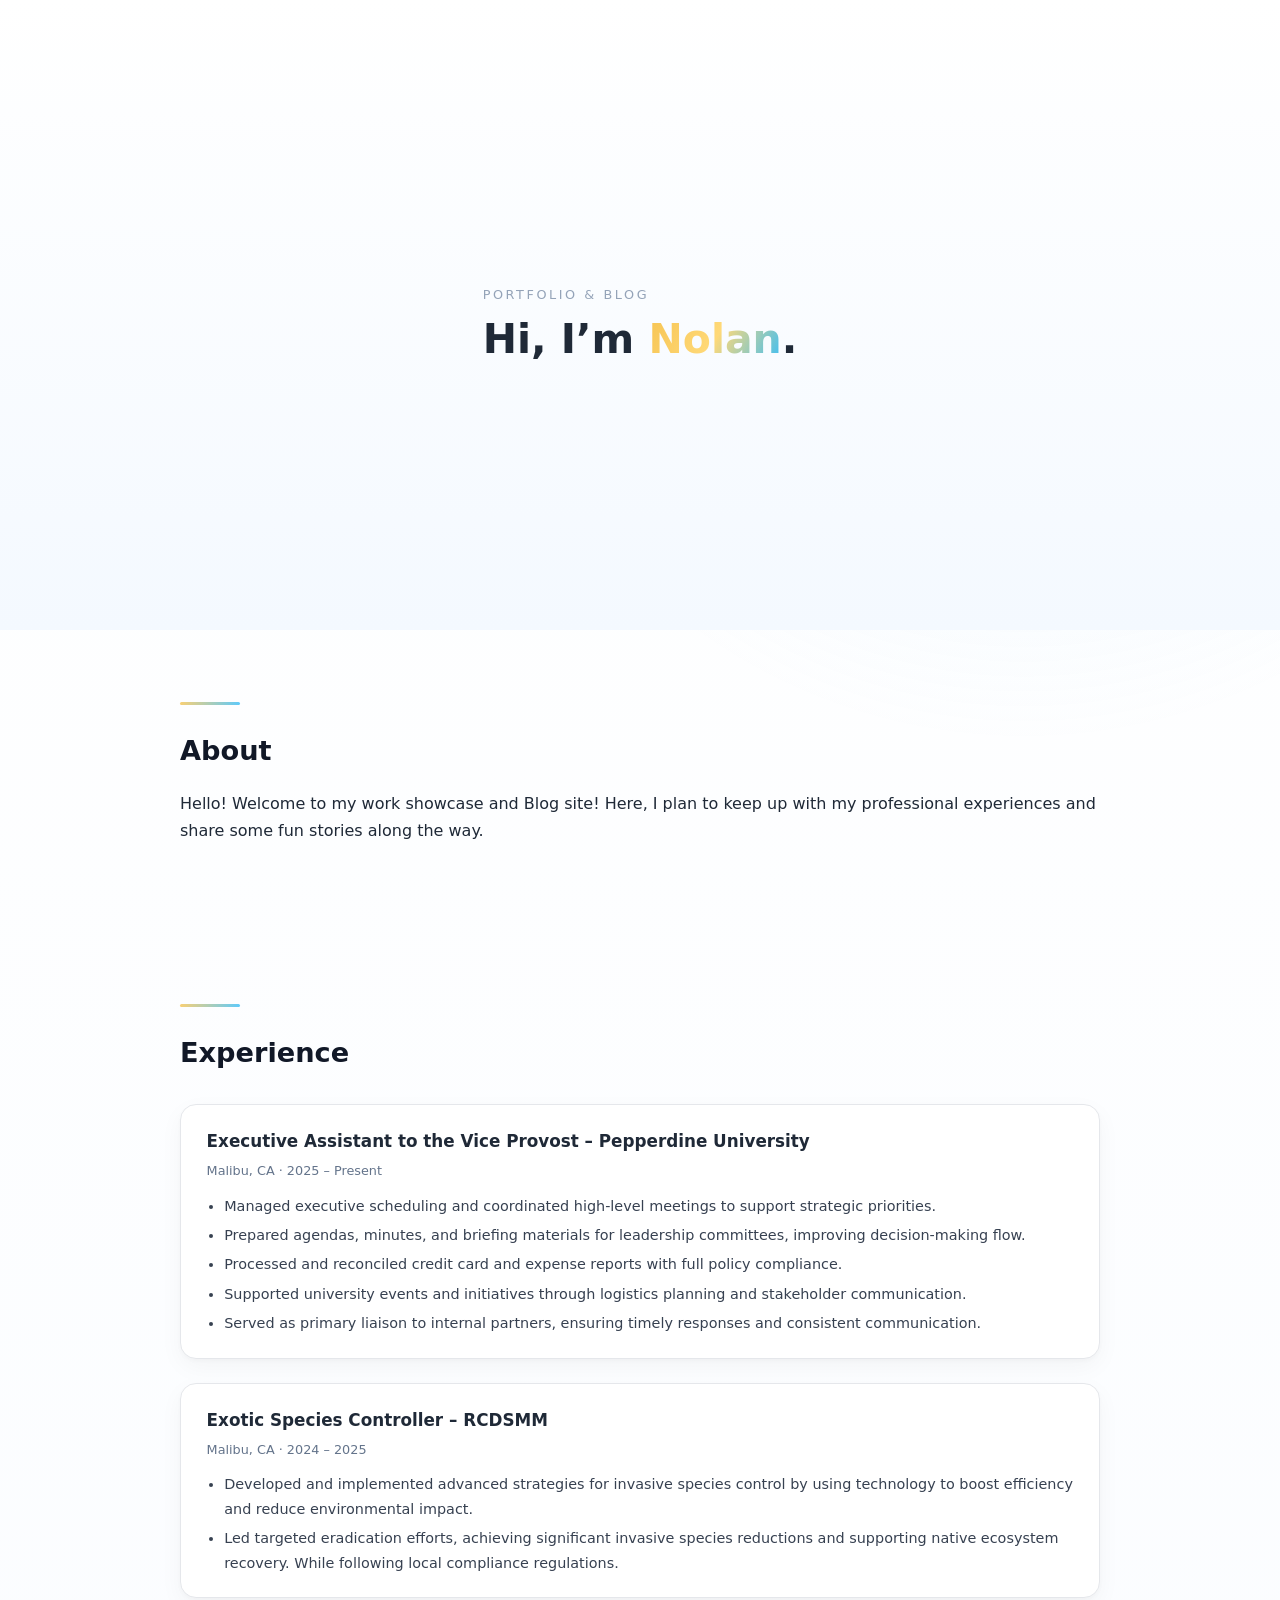
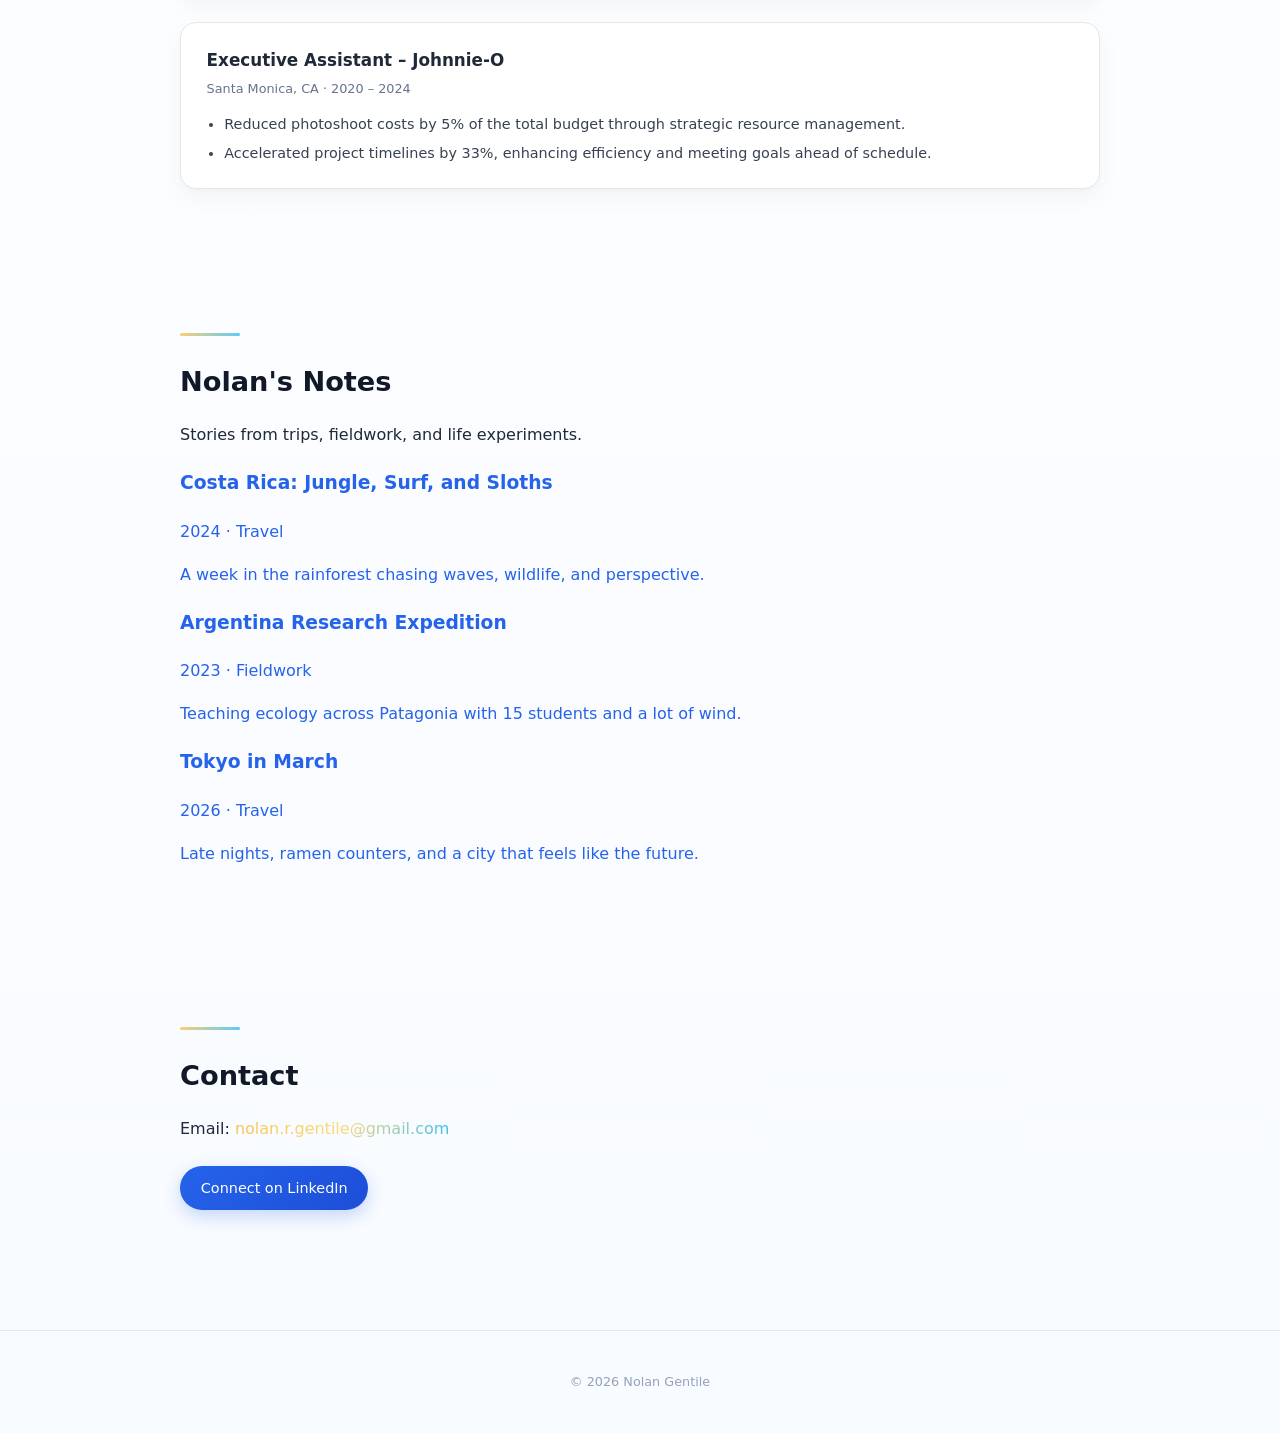
==== index.html @ 54a132a0 "Update index.html Added to blog section" ====
<!DOCTYPE html>
<html lang="en">
<head>
  <meta charset="UTF-8" />
  <title>Nolan Gentile – Work Showcase & Blog</title>
  <meta name="viewport" content="width=device-width, initial-scale=1" />
  <meta name="description" content="Work Showcase, resume, and blog of Nolan" />
  <link rel="stylesheet" href="style.css" />
</head>
<body>
  

  <main id="top">
    <section class="hero">
      <div class="container hero-inner">
        <div class="hero-text">
          <p class="eyebrow">Portfolio & Blog</p>
          <h1>Hi, I’m <span class="accent">Nolan</span>.</h1>
         
        </div>
      </div>
    </section>

    <section id="about" class="section">
      <div class="container section-inner">
        <h2>About</h2>
        <p>Hello! Welcome to my work showcase and Blog site! Here, I plan to keep up with my professional experiences and share some fun stories along the way. </p>
      </div>
    </section>

  <section id="experience" class="section">
  <div class="container section-inner">
    <h2>Experience</h2>

    <div class="experience-list">

      <!-- Experience 1 -->
      <article class="experience-item">
        <header>
          <h3>Executive Assistant to the Vice Provost – Pepperdine University</h3>
          <p class="meta">Malibu, CA · 2025 – Present</p>
        </header>
        <ul>
           <li>Managed executive scheduling and coordinated high-level meetings to support strategic priorities.</li>
          <li>Prepared agendas, minutes, and briefing materials for leadership committees, improving decision-making flow.</li>
          <li>Processed and reconciled credit card and expense reports with full policy compliance.</li>
          <li>Supported university events and initiatives through logistics planning and stakeholder communication.</li>
          <li>Served as primary liaison to internal partners, ensuring timely responses and consistent communication.</li>
        </ul>
      </article>

      <!-- Experience 2 -->
      <article class="experience-item">
        <header>
          <h3>Exotic Species Controller – RCDSMM</h3>
          <p class="meta">Malibu, CA · 2024 – 2025</p>
        </header>
        <ul>
          <li>Developed and implemented advanced strategies for invasive species control by using technology to boost efficiency and reduce environmental impact.
</li>
          <li>Led targeted eradication efforts, achieving significant invasive species reductions and supporting native ecosystem recovery. While following local compliance regulations.</li>
        </ul>
      </article>

      <!-- Experience 3 (optional) -->
      <article class="experience-item">
        <header>
          <h3>Executive Assistant – Johnnie-O</h3>
          <p class="meta">Santa Monica, CA · 2020 – 2024</p>
        </header>
        <ul>
          <li>Reduced photoshoot costs by 5% of the total budget through strategic resource management.</li>
          <li>Accelerated project timelines by 33%, enhancing efficiency and meeting goals ahead of schedule.</li>
        </ul>
      </article>

    </div>
  </div>
</section>


    

    <section id="blog" class="section">
  <div class="container section-inner">
    <h2>Nolan's Notes</h2>
    <p>Stories from trips, fieldwork, and life experiments.</p>

    <div class="story-grid">

      <article class="story-card">
        <a href="stories/costa-rica.html" class="story-link">
          <div class="story-content">
            <h3>Costa Rica: Jungle, Surf, and Sloths</h3>
            <p class="story-meta">2024 · Travel</p>
            <p class="story-preview">
              A week in the rainforest chasing waves, wildlife, and perspective.
            </p>
          </div>
        </a>
      </article>

      <article class="story-card">
        <a href="stories/argentina-field-trip.html" class="story-link">
          <div class="story-content">
            <h3>Argentina Research Expedition</h3>
            <p class="story-meta">2023 · Fieldwork</p>
            <p class="story-preview">
              Teaching ecology across Patagonia with 15 students and a lot of wind.
            </p>
          </div>
        </a>
      </article>

      <article class="story-card">
        <a href="stories/tokyo-march.html" class="story-link">
          <div class="story-content">
            <h3>Tokyo in March</h3>
            <p class="story-meta">2026 · Travel</p>
            <p class="story-preview">
              Late nights, ramen counters, and a city that feels like the future.
            </p>
          </div>
        </a>
      </article>

    </div>
  </div>
</section>

    
  <section id="contact" class="section">
  <div class="container section-inner">
    <h2>Contact</h2>

    <p>Email: <span id="email"></span></p>

    <a href="https://www.linkedin.com/in/nolan-gentile/"
       target="_blank"
       class="btn linkedin-btn">
      Connect on LinkedIn
    </a>

  </div>
</section>

<script>
  // Email obfuscation for spam protection
  const user = "nolan.r.gentile";
  const domain = "gmail.com";
  const email = `${user}@${domain}`;
  document.getElementById("email").innerHTML =
    `<a href="mailto:${email}" class="accent">${email}</a>`;
</script>
    

  </main>

  <footer class="site-footer">
    <div class="container">© <span id="year"></span> Nolan Gentile</div>
  </footer>

  <script>
    document.getElementById("year").textContent = new Date().getFullYear();
  </script>
</body>
</html>
---- style.css ----
/* ===============================
   Mercy Light Theme
   Soft • Luminous • Clean
================================== */

*,
*::before,
*::after {
  box-sizing: border-box;
}

html {
  scroll-behavior: smooth;
}

body {
  margin: 0;
  font-family: system-ui, -apple-system, BlinkMacSystemFont, "Segoe UI", sans-serif;
  background: linear-gradient(to bottom, #ffffff 0%, #f8fbff 100%);
  color: #1f2937;
  line-height: 1.7;
}

/* soft radiant background glow */
body::before {
  content: "";
  position: fixed;
  inset: 0;
  background:
    radial-gradient(circle at 20% 10%, rgba(255, 215, 120, 0.18), transparent 40%),
    radial-gradient(circle at 80% 20%, rgba(135, 206, 250, 0.15), transparent 45%);
  pointer-events: none;
  z-index: -1;
}

/* ===============================
   Layout
================================== */

.container {
  max-width: 960px;
  margin: 0 auto;
  padding: 0 1.25rem;
}

.section {
  padding: 4.5rem 0;
}

.section-inner h2 {
  font-size: 1.7rem;
  margin-bottom: 0.75rem;
  font-weight: 600;
  color: #111827;
}

/* ===============================
   Hero
================================== */

.hero {
  padding: 6rem 0 4rem;
  min-height: 70vh;
  display: flex;
  align-items: center;
  background: linear-gradient(to bottom, #ffffff 0%, #f4f9ff 100%);
}

.hero-inner {
  display: grid;
  grid-template-columns: minmax(0, 1.6fr);
  gap: 2rem;
}

.hero-text {
  max-width: 34rem;
}

.eyebrow {
  font-size: 0.8rem;
  letter-spacing: 0.2em;
  text-transform: uppercase;
  color: #94a3b8;
  margin: 0 0 0.75rem;
}

.hero h1 {
  font-size: clamp(2.4rem, 3.2vw, 3rem);
  margin: 0 0 1rem;
  line-height: 1.1;
  font-weight: 600;
}

/* Mercy gold-blue accent gradient */
.accent {
  background: linear-gradient(120deg, #f6c453, #ffd978, #38bdf8);
  -webkit-background-clip: text;
  background-clip: text;
  color: transparent;
}

/* ===============================
   Links & Buttons
================================== */

a {
  color: #2563eb;
  text-decoration: none;
}

a:hover {
  text-decoration: underline;
}

/* LinkedIn button – refined */
.linkedin-btn {
  background: linear-gradient(135deg, #2563eb, #1d4ed8);
  color: #fff !important;
  border: none;
  padding: 0.6rem 1.3rem;
  border-radius: 999px;
  font-size: 0.9rem;
  font-weight: 500;
  display: inline-flex;
  align-items: center;
  text-decoration: none;
  margin-top: 0.75rem;
  box-shadow: 0 6px 18px rgba(37, 99, 235, 0.25);
  transition: 0.18s ease;
}

.linkedin-btn:hover {
  transform: translateY(-2px);
  box-shadow: 0 10px 24px rgba(37, 99, 235, 0.35);
}

/* ===============================
   Experience Section
================================== */

.experience-list {
  margin-top: 1.75rem;
  display: flex;
  flex-direction: column;
  gap: 1.5rem;
}

.experience-item {
  padding: 1.4rem 1.6rem;
  border-radius: 1rem;
  background: #ffffff;
  border: 1px solid #e5e7eb;
  box-shadow:
    0 8px 24px rgba(0, 0, 0, 0.04),
    0 2px 6px rgba(0, 0, 0, 0.03);
  transition:
    transform 0.18s ease,
    box-shadow 0.18s ease,
    border-color 0.18s ease;
}

.experience-item:hover {
  transform: translateY(-4px);
  box-shadow:
    0 14px 36px rgba(0, 0, 0, 0.07),
    0 6px 12px rgba(0, 0, 0, 0.04);
  border-color: #f6c453;
}

.experience-item h3 {
  margin: 0;
  font-size: 1.05rem;
  font-weight: 600;
}

.meta {
  margin: 0.25rem 0 0.75rem;
  font-size: 0.8rem;
  color: #64748b;
}

.experience-item ul {
  margin: 0;
  padding-left: 1.1rem;
  font-size: 0.9rem;
  color: #374151;
}

.experience-item li + li {
  margin-top: 0.3rem;
}

/* ===============================
   Section subtle glow divider
================================== */

.section-inner::before {
  content: "";
  display: block;
  width: 60px;
  height: 3px;
  border-radius: 999px;
  margin-bottom: 1rem;
  background: linear-gradient(to right, #f6c453, #38bdf8);
  opacity: 0.8;
}

/* ===============================
   Contact
================================== */

#contact p {
  margin-bottom: 0.75rem;
}

/* ===============================
   Footer
================================== */

.site-footer {
  padding: 2.5rem 0;
  font-size: 0.8rem;
  color: #94a3b8;
  border-top: 1px solid #e5e7eb;
  margin-top: 3rem;
  text-align: center;
}

/* ===============================
   Responsive
================================== */

@media (max-width: 768px) {
  .hero {
    padding-top: 4.5rem;
    min-height: auto;
  }

  .section {
    padding: 3.5rem 0;
  }
}
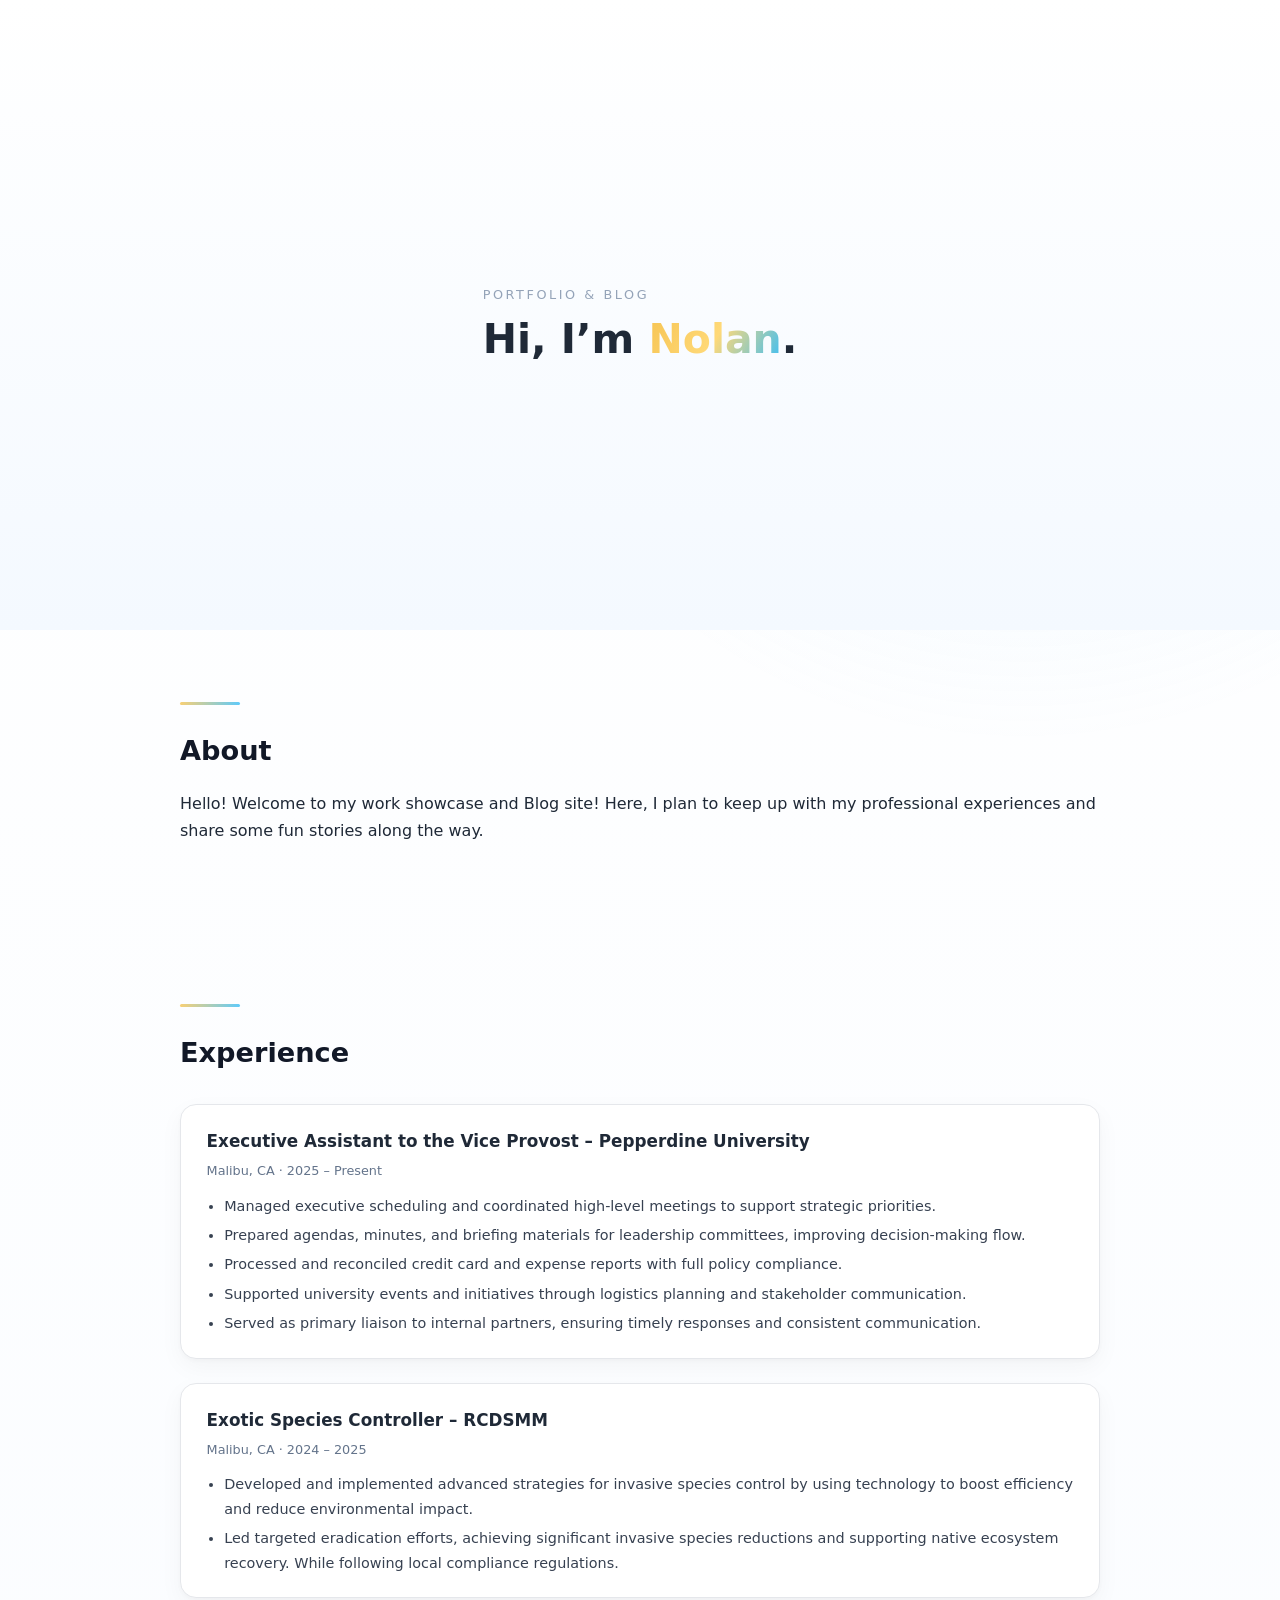
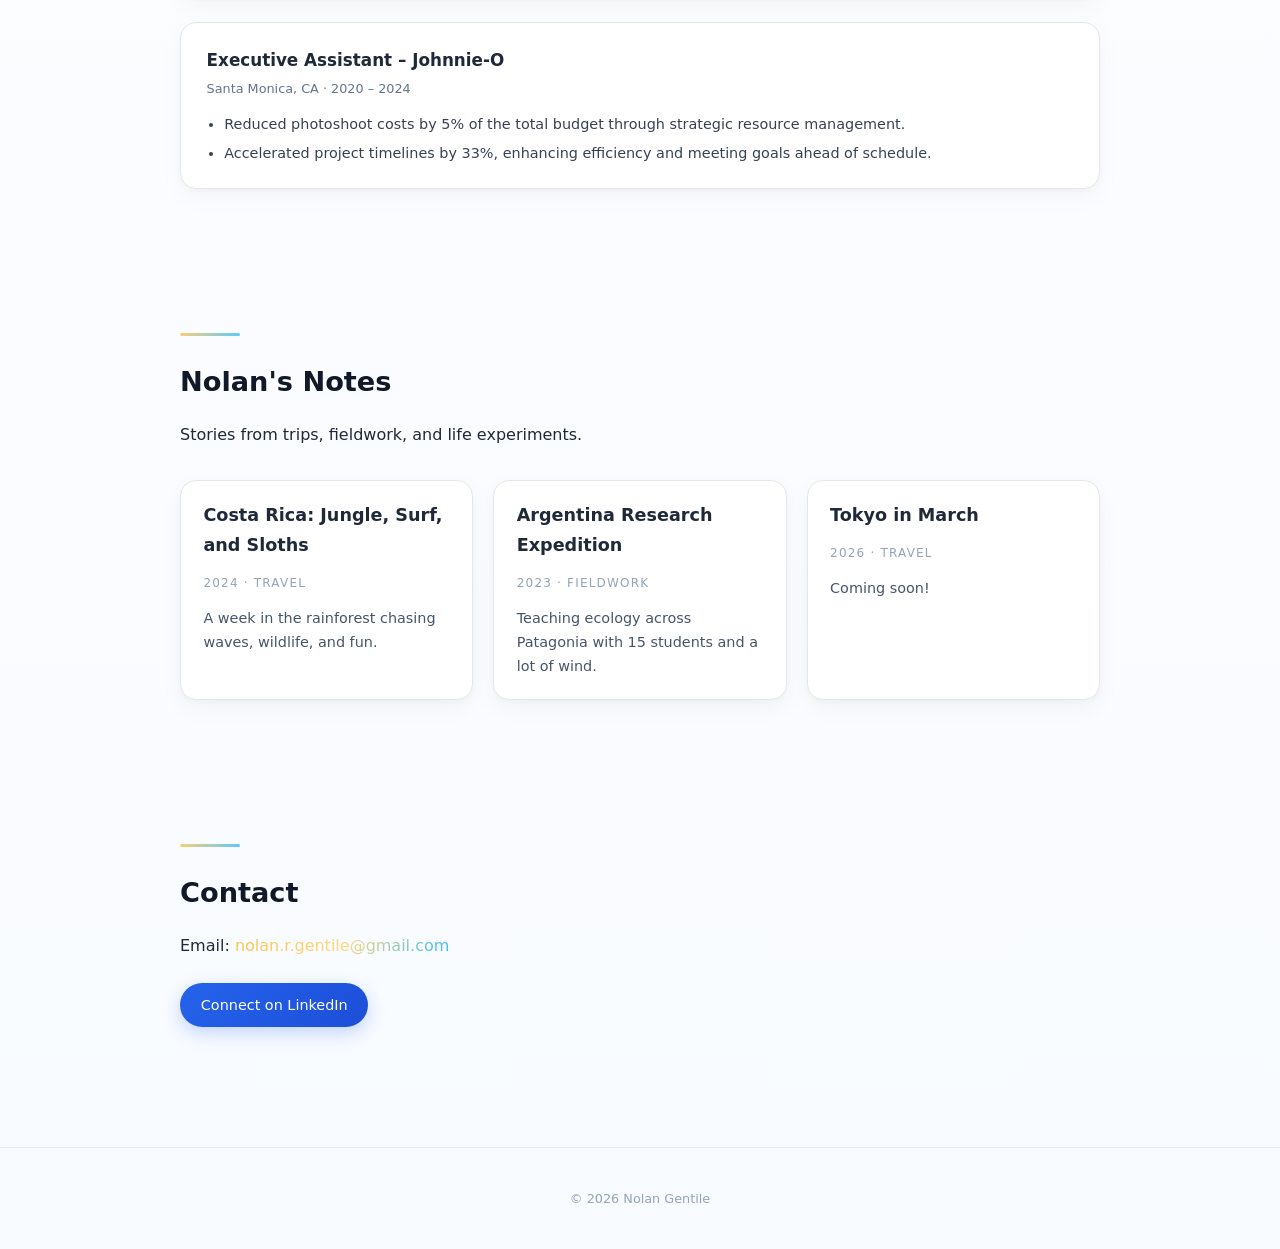
==== commit 998e4c4e: "Update index.html changed wording for story cards." ====
--- a/index.html
+++ b/index.html
@@ -94,7 +94,7 @@
             <h3>Costa Rica: Jungle, Surf, and Sloths</h3>
             <p class="story-meta">2024 · Travel</p>
             <p class="story-preview">
-              A week in the rainforest chasing waves, wildlife, and perspective.
+              A week in the rainforest chasing waves, wildlife, and fun. 
             </p>
           </div>
         </a>
@@ -118,7 +118,7 @@
             <h3>Tokyo in March</h3>
             <p class="story-meta">2026 · Travel</p>
             <p class="story-preview">
-              Late nights, ramen counters, and a city that feels like the future.
+              Coming soon!
             </p>
           </div>
         </a>
--- a/style.css
+++ b/style.css
@@ -1,6 +1,5 @@
 /* ===============================
-   Mercy Light Theme
-   Soft • Luminous • Clean
+   
 ================================== */
 
 *,
@@ -240,3 +239,115 @@
     padding: 3.5rem 0;
   }
 }
+
+/* ===============================
+   Story Grid
+================================== */
+
+.story-grid {
+  margin-top: 2rem;
+  display: grid;
+  gap: 1.5rem;
+  grid-template-columns: repeat(auto-fit, minmax(260px, 1fr));
+}
+
+.story-card {
+  border-radius: 1rem;
+  background: #ffffff;
+  border: 1px solid #e5e7eb;
+  box-shadow:
+    0 8px 24px rgba(0, 0, 0, 0.04),
+    0 2px 6px rgba(0, 0, 0, 0.03);
+  transition:
+    transform 0.2s ease,
+    box-shadow 0.2s ease,
+    border-color 0.2s ease;
+  overflow: hidden;
+}
+
+.story-card:hover {
+  transform: translateY(-6px);
+  box-shadow:
+    0 16px 36px rgba(0, 0, 0, 0.08),
+    0 6px 14px rgba(0, 0, 0, 0.05);
+  border-color: #f6c453;
+}
+
+.story-link {
+  display: block;
+  padding: 1.4rem;
+  text-decoration: none;
+  color: inherit;
+}
+
+.story-card h3 {
+  margin: 0 0 0.5rem;
+  font-size: 1.1rem;
+  font-weight: 600;
+}
+
+.story-meta {
+  font-size: 0.75rem;
+  letter-spacing: 0.1em;
+  text-transform: uppercase;
+  color: #94a3b8;
+  margin-bottom: 0.75rem;
+}
+
+.story-preview {
+  font-size: 0.9rem;
+  color: #475569;
+}
+
+/* ===============================
+   Story cards (Notes section)
+================================== */
+
+.story-grid {
+  margin-top: 2rem;
+  display: grid;
+  gap: 1.25rem;
+  grid-template-columns: repeat(auto-fit, minmax(260px, 1fr));
+}
+
+.story-card {
+  border-radius: 1rem;
+  background: #ffffff;
+  border: 1px solid #e5e7eb;
+  box-shadow:
+    0 8px 24px rgba(0, 0, 0, 0.04),
+    0 2px 6px rgba(0, 0, 0, 0.03);
+  transition:
+    transform 0.2s ease,
+    box-shadow 0.2s ease,
+    border-color 0.2s ease;
+  overflow: hidden;
+}
+
+.story-card:hover {
+  transform: translateY(-6px);
+  box-shadow:
+    0 16px 36px rgba(0, 0, 0, 0.08),
+    0 6px 14px rgba(0, 0, 0, 0.05);
+  border-color: #f6c453;
+}
+
+.story-link {
+  display: block;
+  padding: 1.25rem 1.4rem;
+  text-decoration: none;
+  color: inherit;
+}
+
+.story-link h3 {
+  margin: 0 0 0.4rem;
+  font-size: 1.1rem;
+  font-weight: 600;
+}
+
+.story-preview {
+  margin: 0.7rem 0 0;
+  font-size: 0.9rem;
+  color: #475569;
+}
+
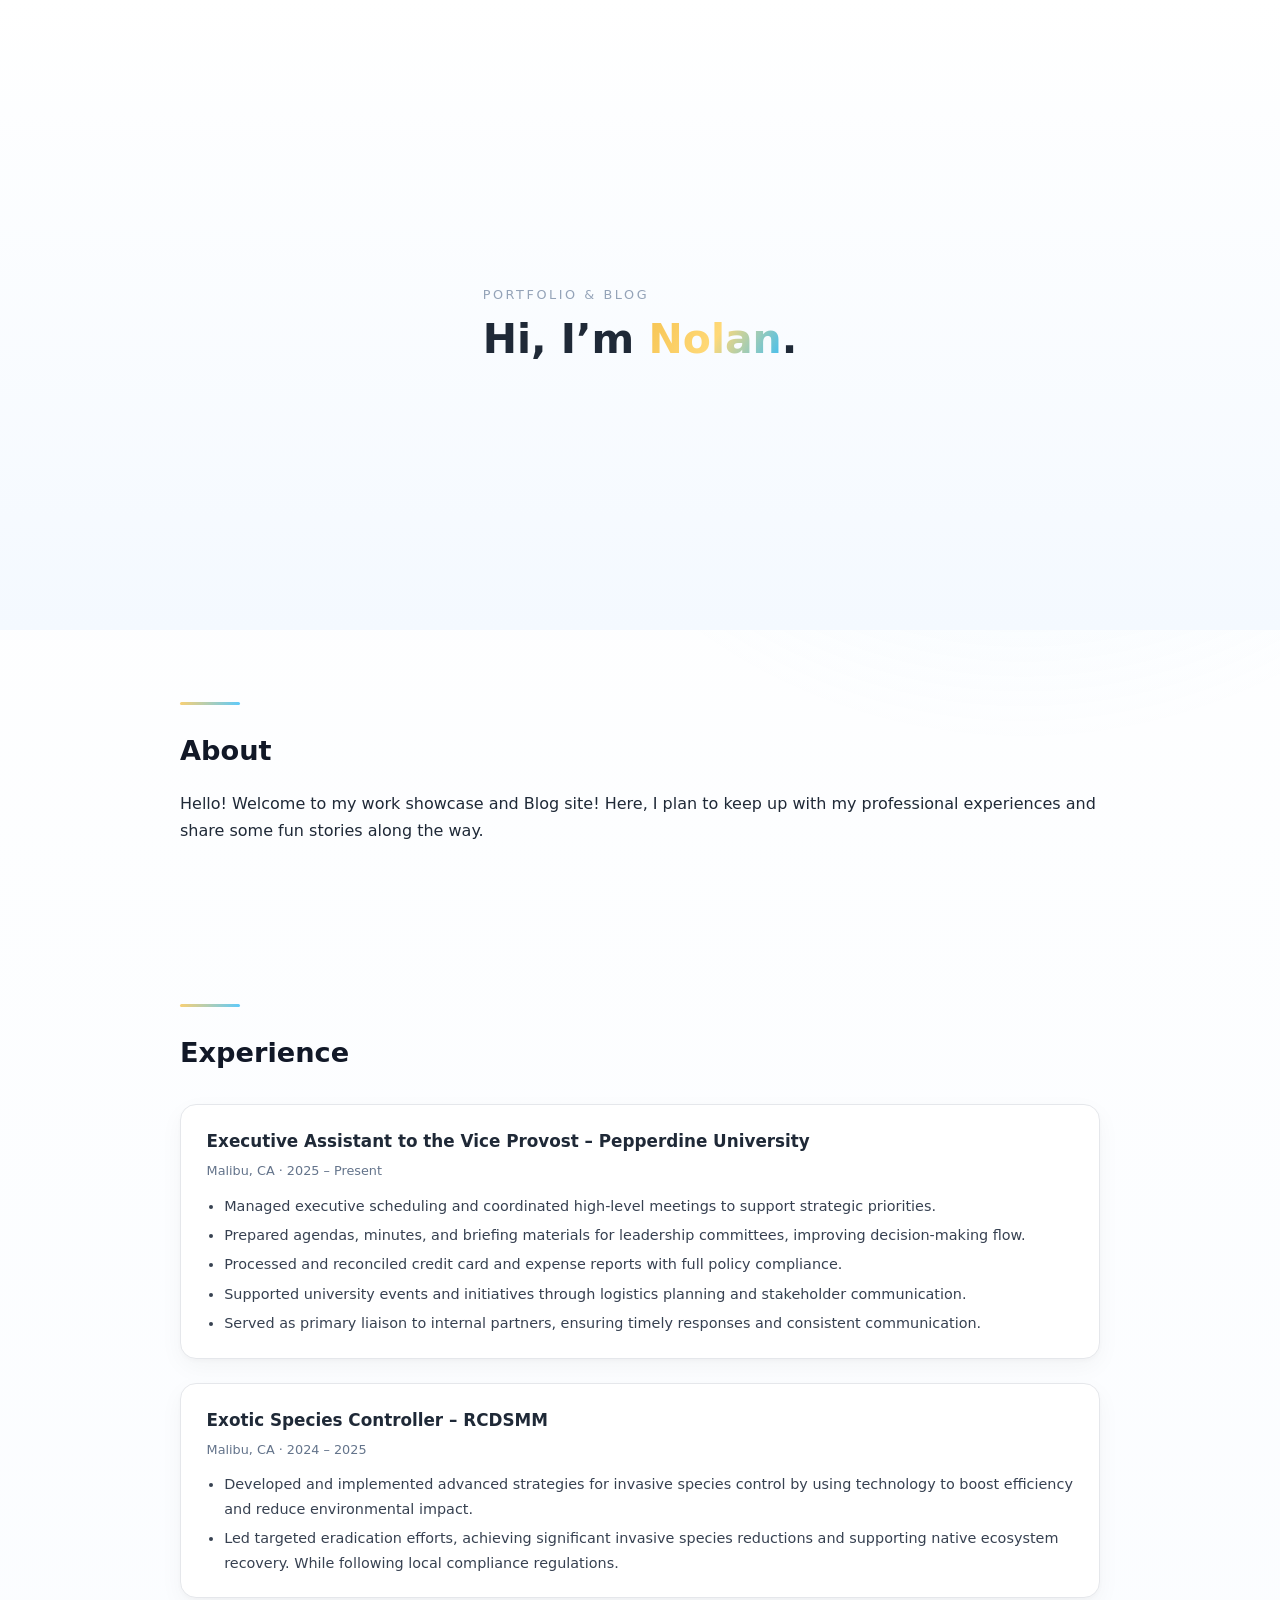
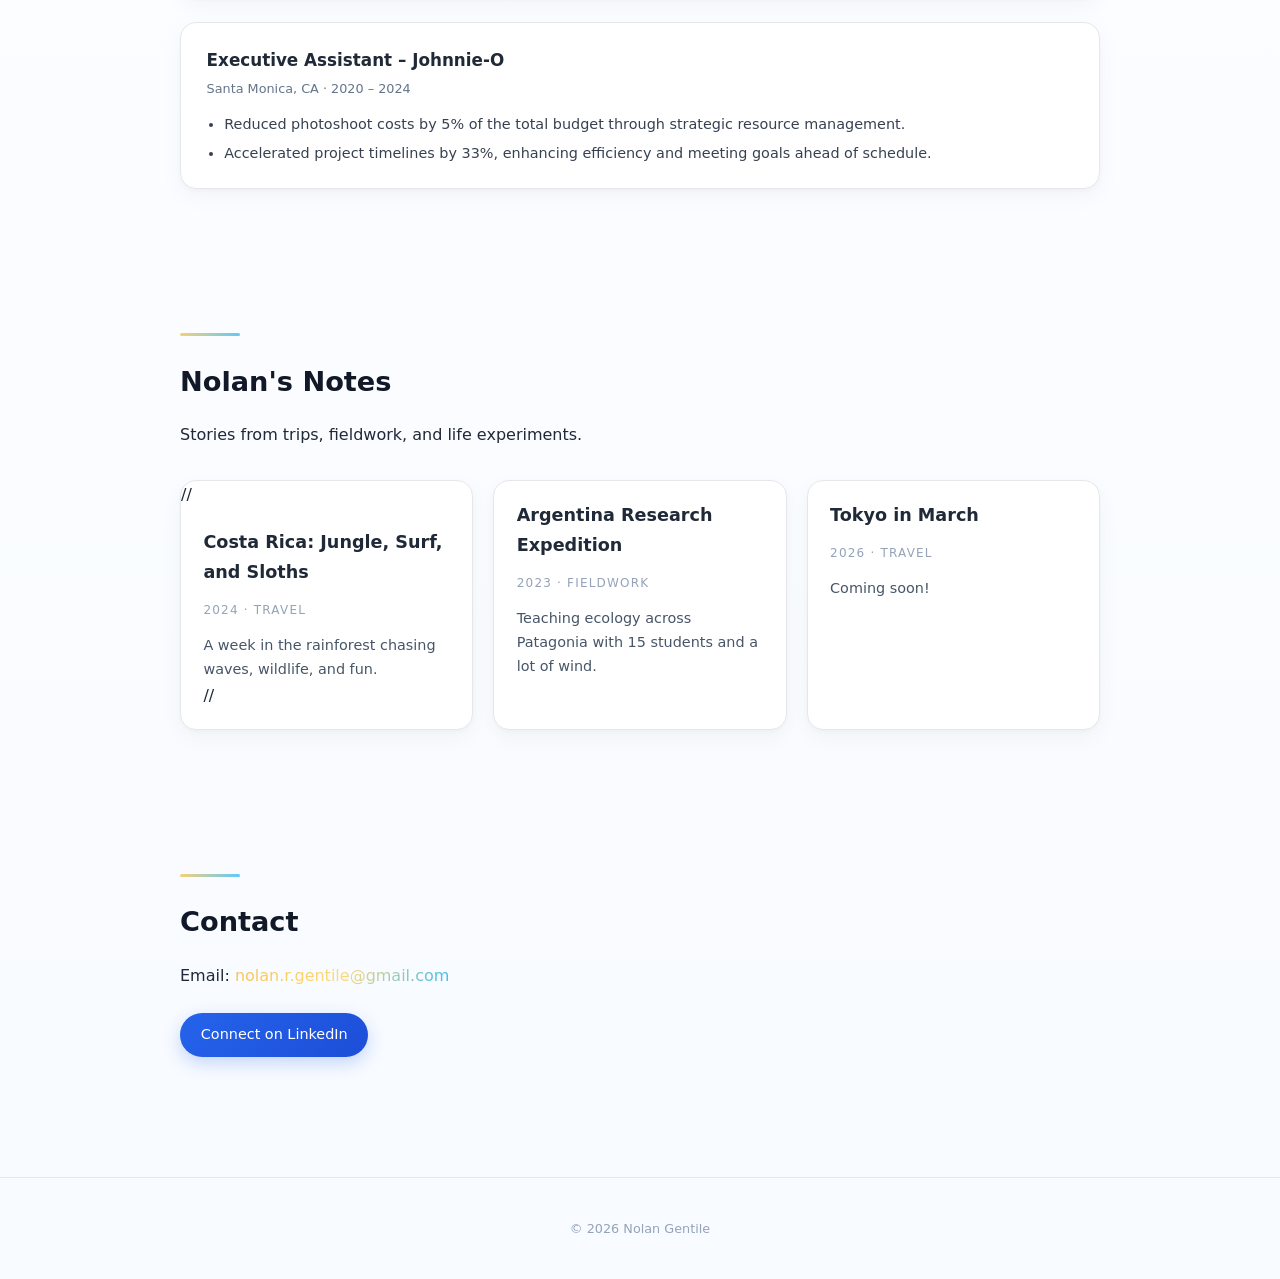
==== commit 7ec5ad95: "Update index.html testing to see if I can make the story cards not clickable *wip*" ====
--- a/index.html
+++ b/index.html
@@ -89,7 +89,7 @@
     <div class="story-grid">
 
       <article class="story-card">
-        <a href="stories/costa-rica.html" class="story-link">
+        // <a href="draft/costa-rica.html" class="story-link">
           <div class="story-content">
             <h3>Costa Rica: Jungle, Surf, and Sloths</h3>
             <p class="story-meta">2024 · Travel</p>
@@ -97,7 +97,7 @@
               A week in the rainforest chasing waves, wildlife, and fun. 
             </p>
           </div>
-        </a>
+       // </a>
       </article>
 
       <article class="story-card">
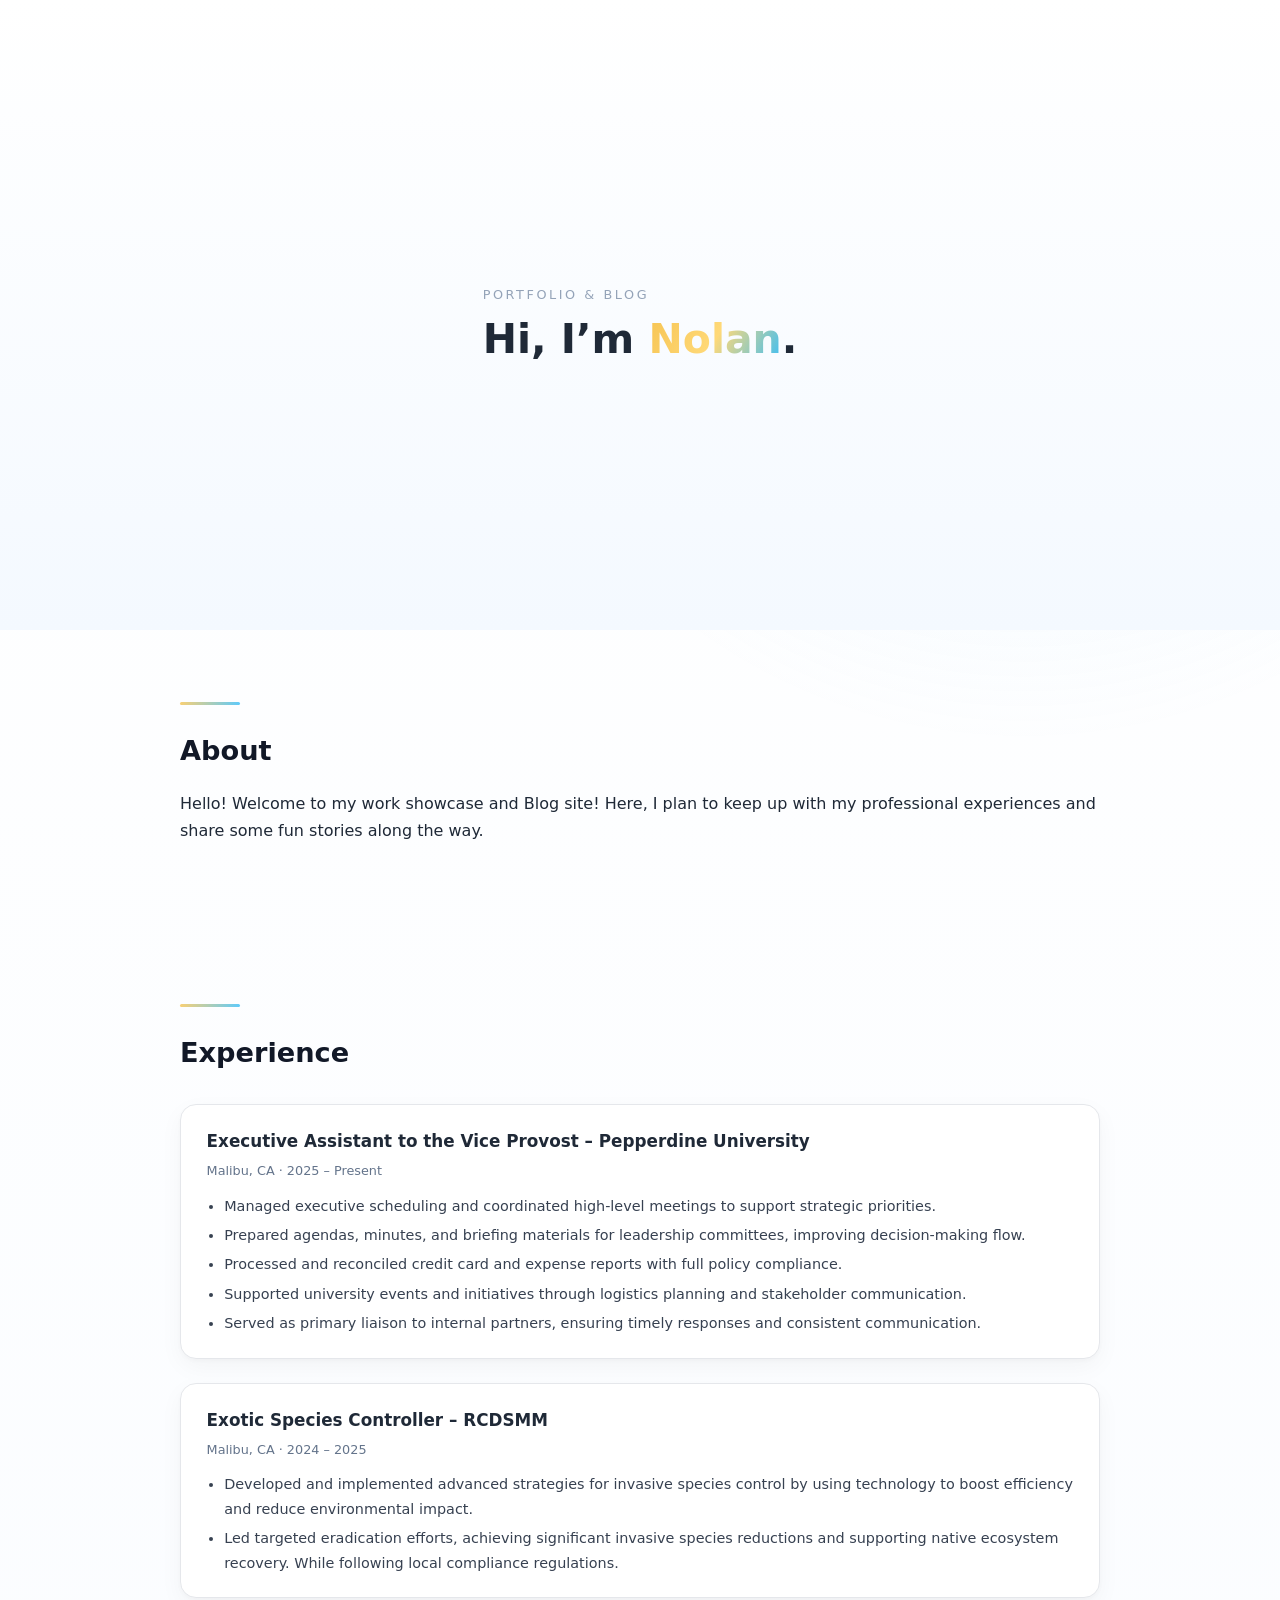
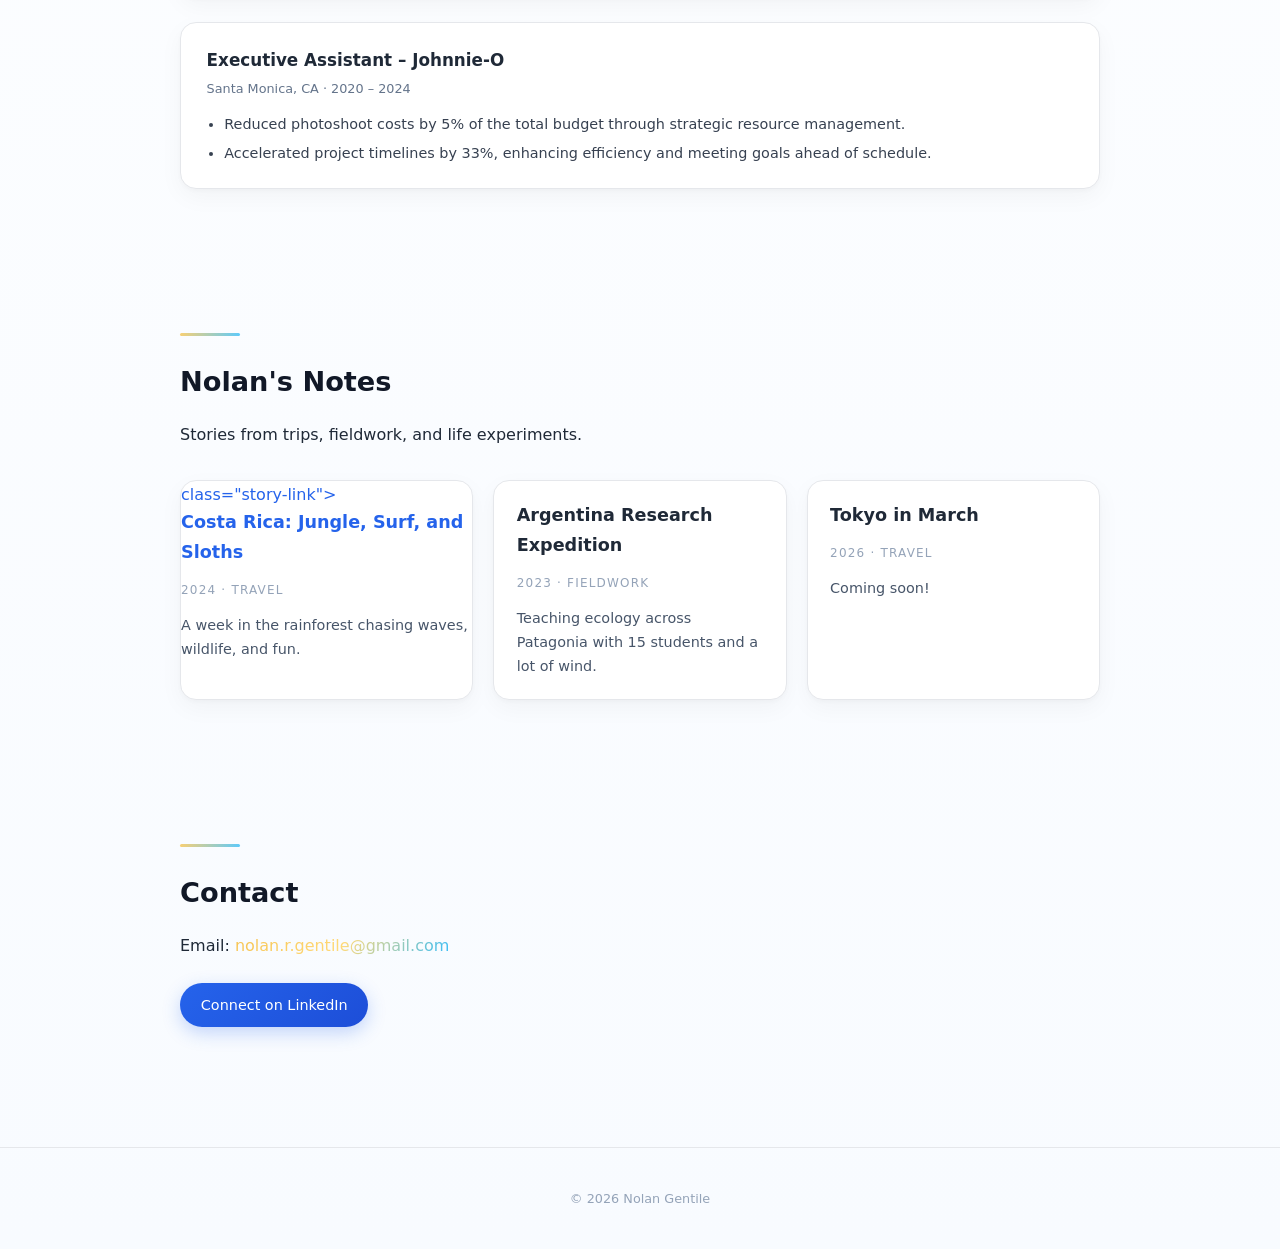
==== commit 94b417bd: "Update index.html fixing 404 for story" ====
--- a/index.html
+++ b/index.html
@@ -89,7 +89,7 @@
     <div class="story-grid">
 
       <article class="story-card">
-        // <a href="draft/costa-rica.html" class="story-link">
+      <a <! -- href="draft/costa-rica.html" --> class="story-link">
           <div class="story-content">
             <h3>Costa Rica: Jungle, Surf, and Sloths</h3>
             <p class="story-meta">2024 · Travel</p>
@@ -97,7 +97,7 @@
               A week in the rainforest chasing waves, wildlife, and fun. 
             </p>
           </div>
-       // </a>
+       </a>
       </article>
 
       <article class="story-card">
--- a/style.css
+++ b/style.css
@@ -350,4 +350,25 @@
   font-size: 0.9rem;
   color: #475569;
 }
-
+.story-card {
+  position: relative;
+}
+
+.story-card.draft {
+  opacity: 0.8;
+  cursor: default;
+}
+
+.draft-badge {
+  position: absolute;
+  top: 14px;
+  right: 14px;
+  font-size: 0.65rem;
+  letter-spacing: 1px;
+  text-transform: uppercase;
+  background: rgba(0, 0, 0, 0.7);
+  color: #fff;
+  padding: 4px 8px;
+  border-radius: 20px;
+}
+
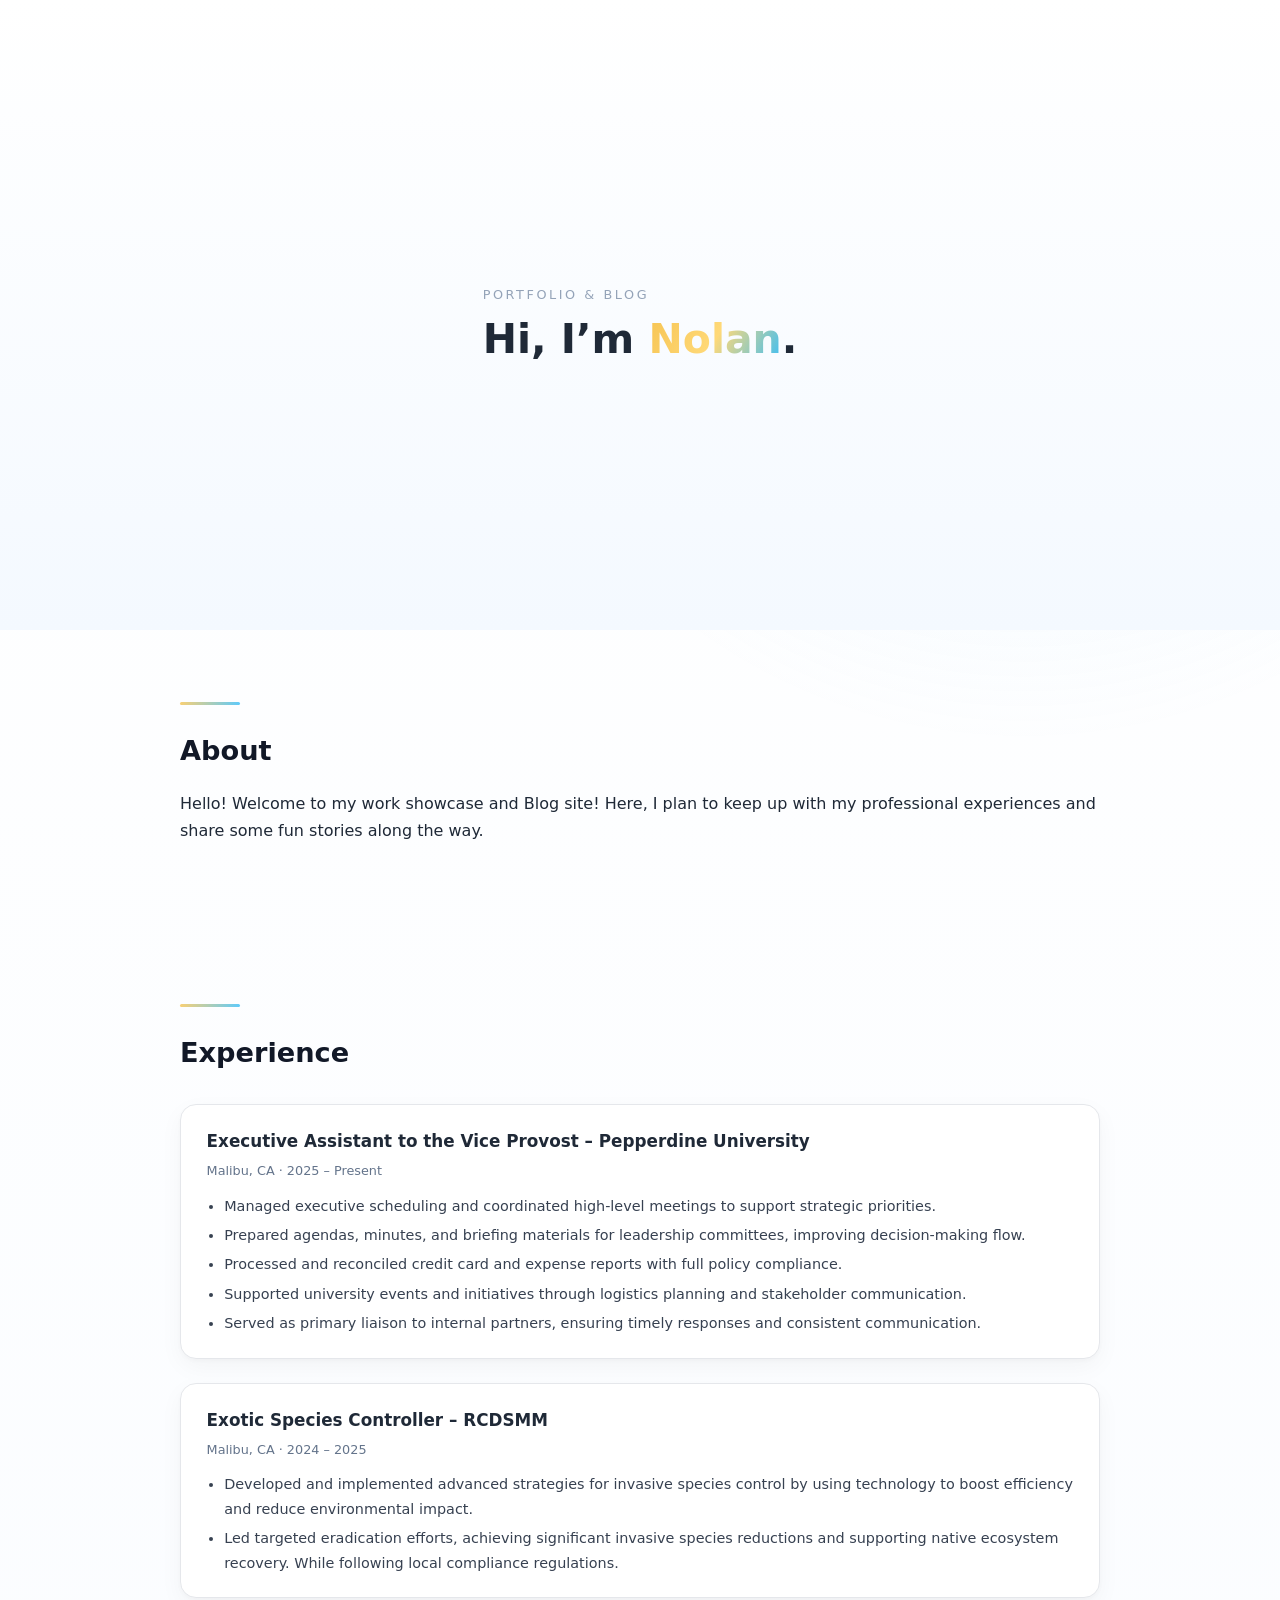
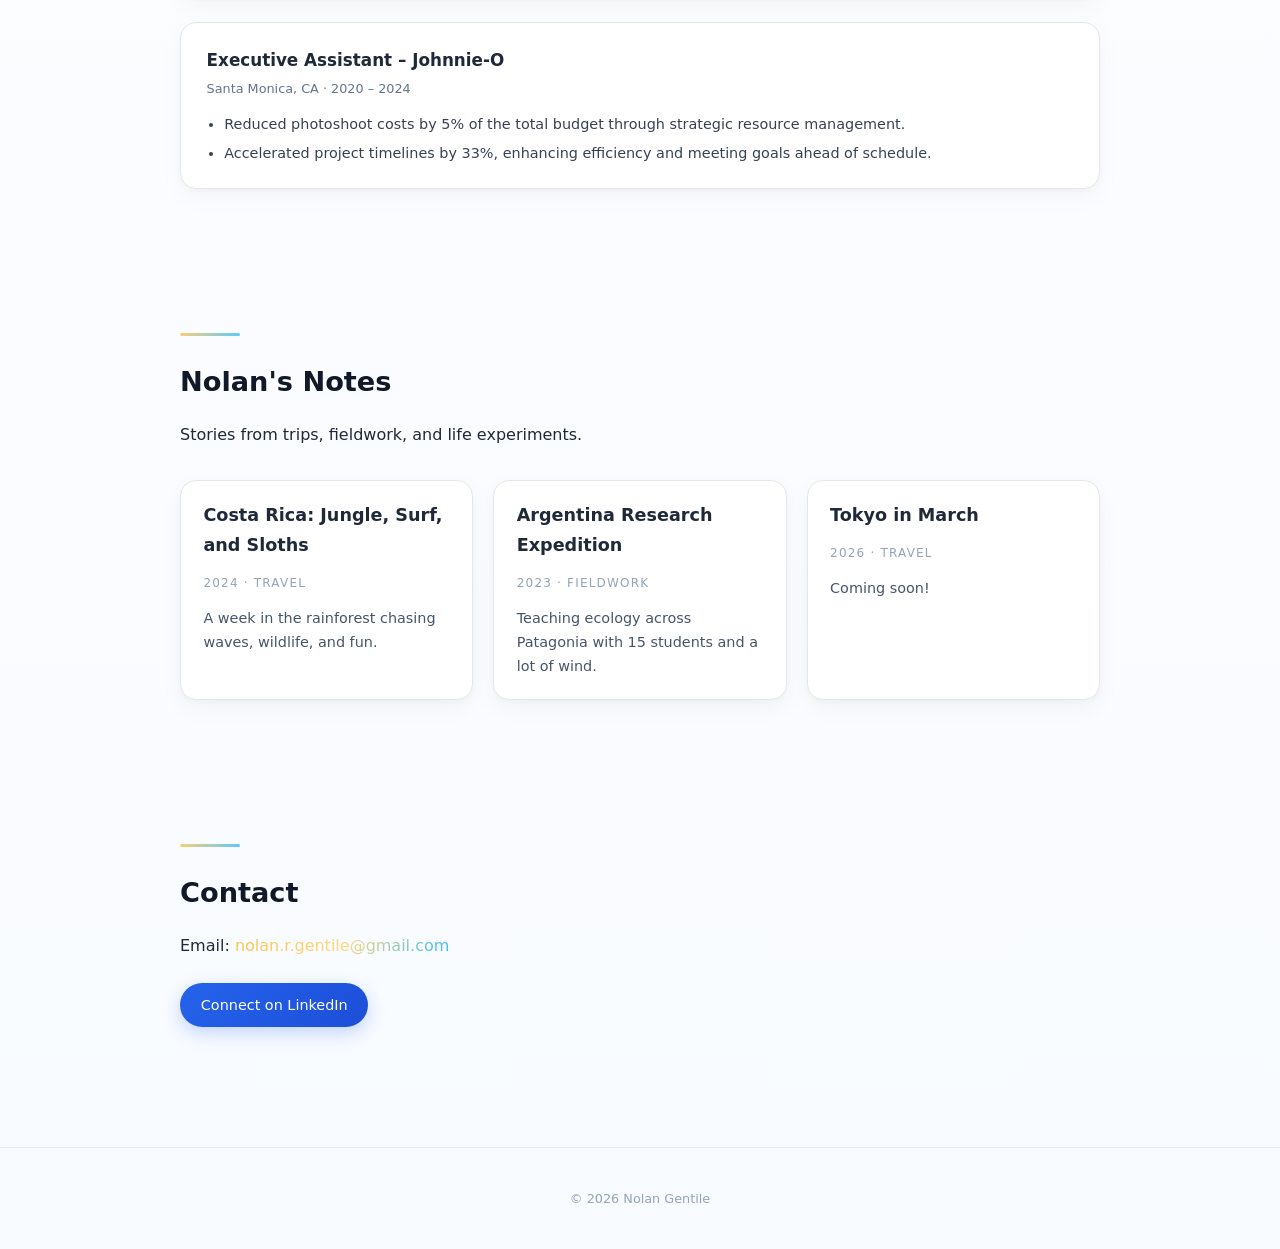
==== commit 458350c4: "Update index.html" ====
--- a/index.html
+++ b/index.html
@@ -89,7 +89,7 @@
     <div class="story-grid">
 
       <article class="story-card">
-      <a <! -- href="draft/costa-rica.html" --> class="story-link">
+      <a href="stories/costa-rica.html" class="story-link">
           <div class="story-content">
             <h3>Costa Rica: Jungle, Surf, and Sloths</h3>
             <p class="story-meta">2024 · Travel</p>
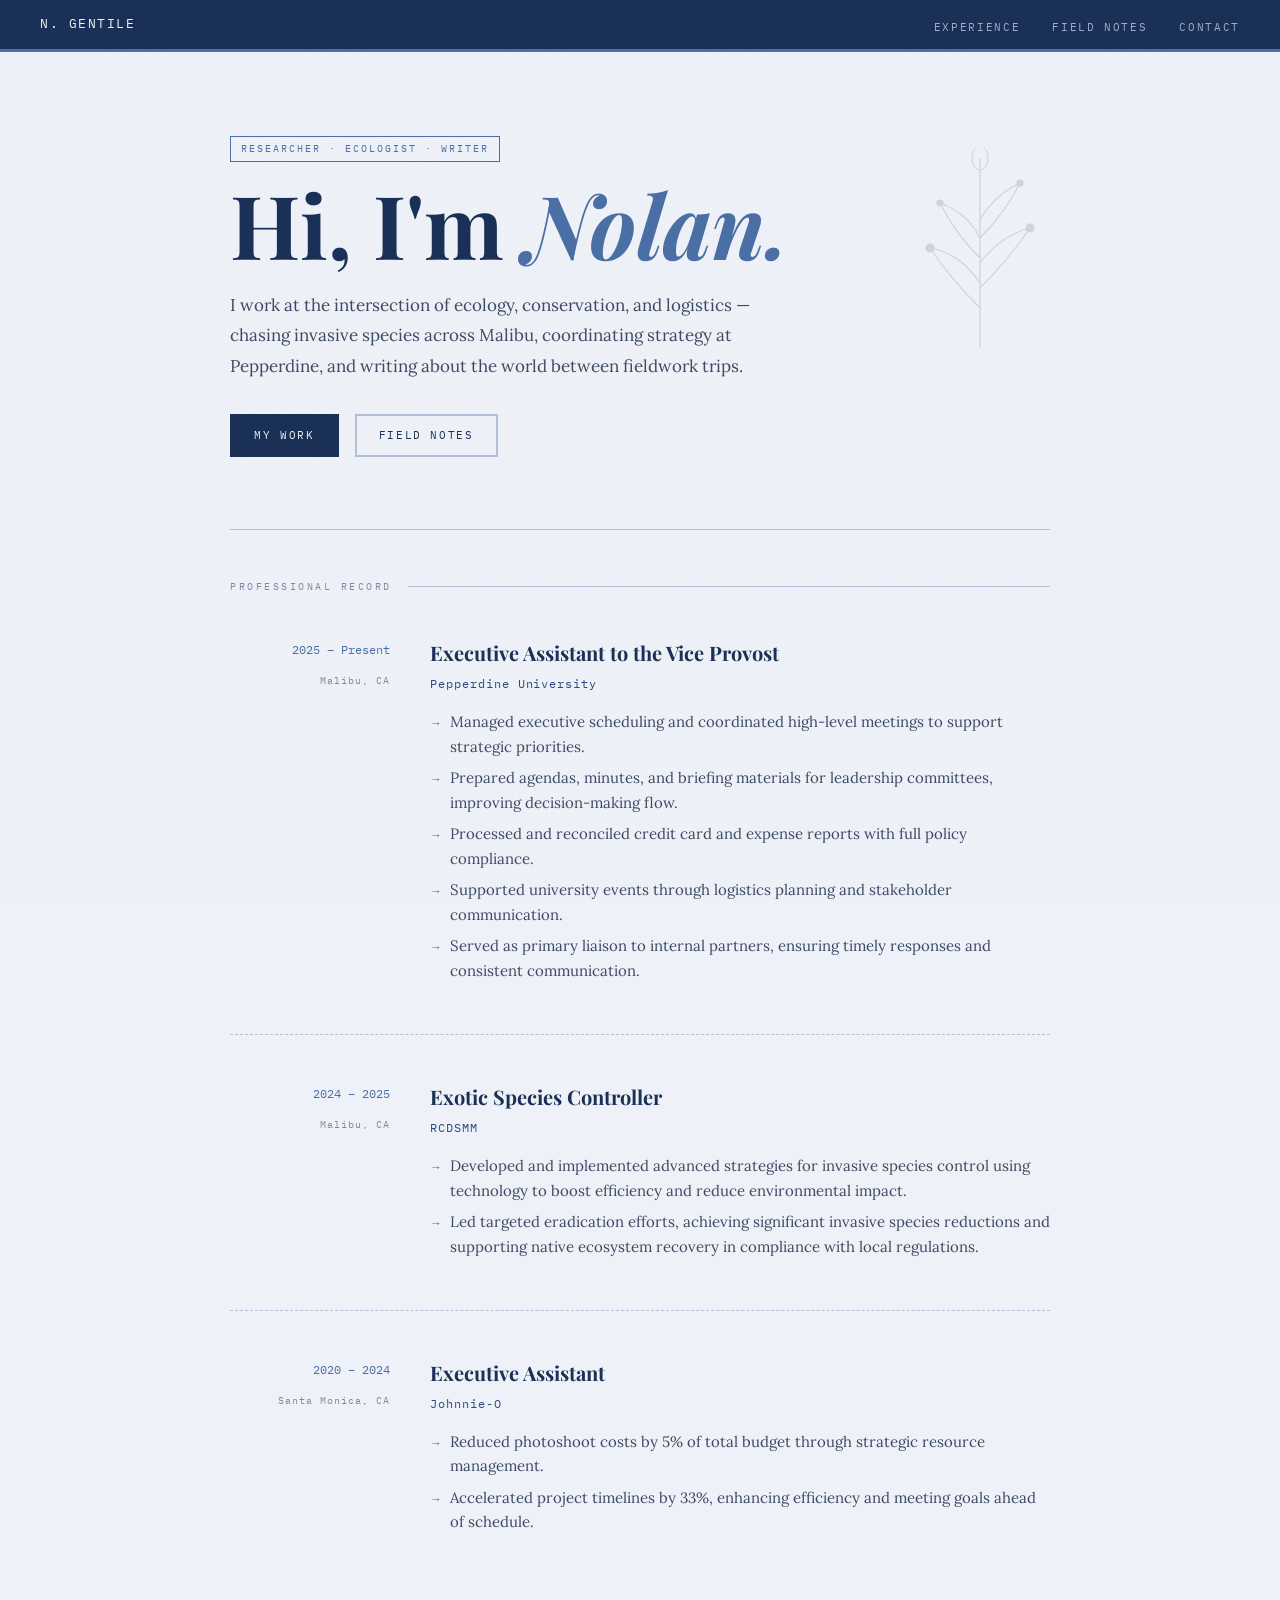
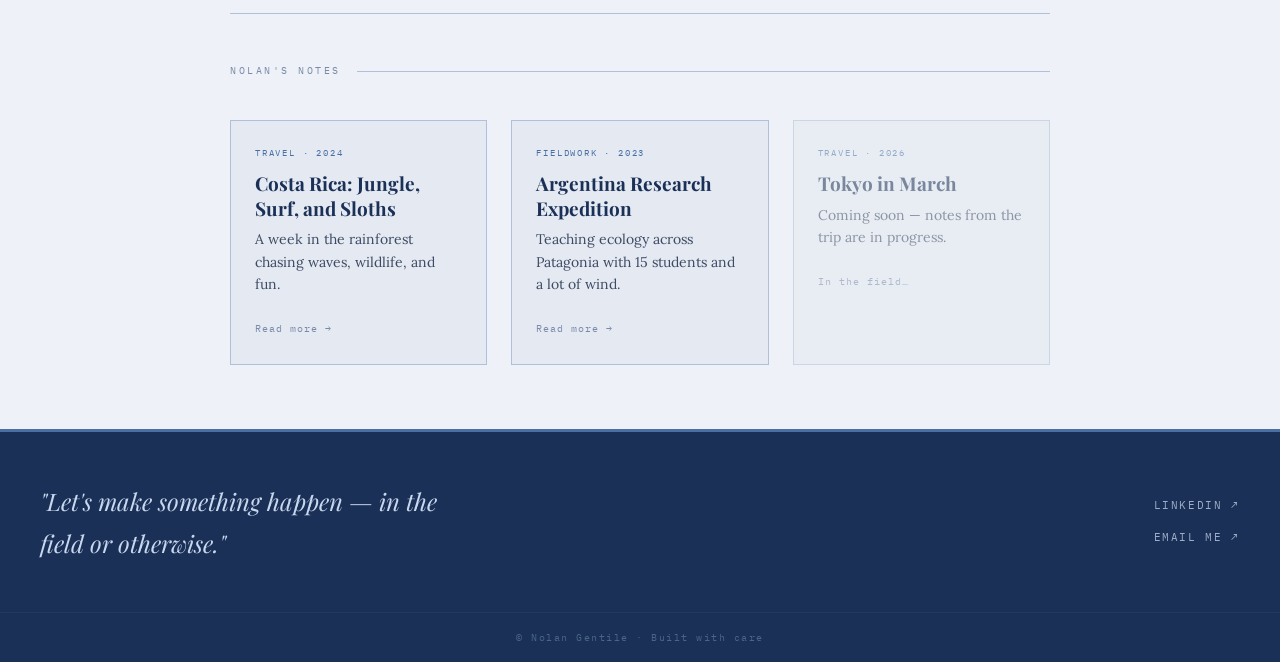
==== commit ffbda795: "Add files via upload" ====
--- a/index.html
+++ b/index.html
@@ -1,167 +1,565 @@
 <!DOCTYPE html>
 <html lang="en">
 <head>
-  <meta charset="UTF-8" />
-  <title>Nolan Gentile – Work Showcase & Blog</title>
-  <meta name="viewport" content="width=device-width, initial-scale=1" />
-  <meta name="description" content="Work Showcase, resume, and blog of Nolan" />
-  <link rel="stylesheet" href="style.css" />
+<meta charset="UTF-8">
+<meta name="viewport" content="width=device-width, initial-scale=1.0">
+<title>Nolan Gentile</title>
+<link href="https://fonts.googleapis.com/css2?family=Playfair+Display:ital,wght@0,400;0,700;1,400&family=IBM+Plex+Mono:wght@400;500&family=Lora:ital@0;1&display=swap" rel="stylesheet">
+<style>
+  *, *::before, *::after { box-sizing: border-box; margin: 0; padding: 0; }
+
+  :root {
+    --cream: #eef1f7;
+    --paper: #e4e9f2;
+    --ink: #111827;
+    --ink-muted: #3d4a63;
+    --ink-faint: #7a8aa8;
+    --navy: #1b3057;
+    --navy-mid: #2a4a7f;
+    --steel: #4a6fa5;
+    --pale: #c8d8ef;
+    --gold: #a8924a;
+    --border: #b0c0d8;
+    --serif: 'Playfair Display', Georgia, serif;
+    --mono: 'IBM Plex Mono', monospace;
+    --body: 'Lora', Georgia, serif;
+  }
+
+  html { scroll-behavior: smooth; }
+
+  body {
+    background-color: var(--cream);
+    color: var(--ink);
+    font-family: var(--body);
+    font-size: 16px;
+    line-height: 1.75;
+    min-height: 100vh;
+  }
+
+  body::before {
+    content: '';
+    position: fixed;
+    inset: 0;
+    background-image: url("data:image/svg+xml,%3Csvg viewBox='0 0 200 200' xmlns='http://www.w3.org/2000/svg'%3E%3Cfilter id='n'%3E%3CfeTurbulence type='fractalNoise' baseFrequency='0.9' numOctaves='4' stitchTiles='stitch'/%3E%3C/filter%3E%3Crect width='100%25' height='100%25' filter='url(%23n)' opacity='0.04'/%3E%3C/svg%3E");
+    background-size: 200px 200px;
+    pointer-events: none;
+    z-index: 0;
+    opacity: 0.5;
+  }
+
+  /* NAV */
+  nav {
+    position: sticky;
+    top: 0;
+    z-index: 100;
+    background: var(--navy);
+    display: flex;
+    align-items: center;
+    justify-content: space-between;
+    padding: 0 2.5rem;
+    height: 52px;
+    border-bottom: 3px solid var(--steel);
+  }
+
+  .nav-logo {
+    font-family: var(--mono);
+    font-size: 13px;
+    color: var(--cream);
+    letter-spacing: 0.12em;
+    text-transform: uppercase;
+  }
+
+  .nav-links {
+    display: flex;
+    gap: 2rem;
+    list-style: none;
+  }
+
+  .nav-links a {
+    font-family: var(--mono);
+    font-size: 11px;
+    color: var(--pale);
+    text-decoration: none;
+    letter-spacing: 0.15em;
+    text-transform: uppercase;
+    opacity: 0.75;
+    transition: opacity 0.2s, color 0.2s;
+  }
+
+  .nav-links a:hover { opacity: 1; color: #fff; }
+
+  /* HERO */
+  .hero {
+    position: relative;
+    z-index: 1;
+    max-width: 900px;
+    margin: 0 auto;
+    padding: 5rem 2.5rem 4rem;
+    display: grid;
+    grid-template-columns: 1fr auto;
+    gap: 3rem;
+    align-items: start;
+  }
+
+  .hero-badge {
+    font-family: var(--mono);
+    font-size: 10px;
+    letter-spacing: 0.2em;
+    text-transform: uppercase;
+    color: var(--steel);
+    border: 1px solid var(--steel);
+    display: inline-block;
+    padding: 3px 10px;
+    margin-bottom: 1rem;
+  }
+
+  h1 {
+    font-family: var(--serif);
+    font-size: clamp(3rem, 7vw, 5.5rem);
+    line-height: 1.05;
+    font-weight: 700;
+    color: var(--navy);
+    margin-bottom: 1.25rem;
+  }
+
+  h1 em {
+    color: var(--steel);
+    font-style: italic;
+  }
+
+  .hero-bio {
+    font-size: 17px;
+    color: var(--ink-muted);
+    max-width: 520px;
+    line-height: 1.8;
+  }
+
+  .hero-ctas {
+    display: flex;
+    gap: 1rem;
+    margin-top: 2rem;
+    flex-wrap: wrap;
+  }
+
+  .btn-primary {
+    font-family: var(--mono);
+    font-size: 11px;
+    letter-spacing: 0.15em;
+    text-transform: uppercase;
+    background: var(--navy);
+    color: var(--cream);
+    border: 2px solid var(--navy);
+    padding: 10px 22px;
+    cursor: pointer;
+    text-decoration: none;
+    transition: background 0.2s, border-color 0.2s;
+    display: inline-block;
+  }
+
+  .btn-primary:hover { background: var(--navy-mid); border-color: var(--navy-mid); }
+
+  .btn-secondary {
+    font-family: var(--mono);
+    font-size: 11px;
+    letter-spacing: 0.15em;
+    text-transform: uppercase;
+    background: transparent;
+    color: var(--navy);
+    border: 2px solid var(--border);
+    padding: 10px 22px;
+    cursor: pointer;
+    text-decoration: none;
+    transition: border-color 0.2s;
+    display: inline-block;
+  }
+
+  .btn-secondary:hover { border-color: var(--navy); }
+
+  .hero-ornament {
+    width: 140px;
+    flex-shrink: 0;
+    opacity: 0.15;
+    margin-top: 1rem;
+  }
+
+  /* DIVIDER */
+  .divider {
+    max-width: 900px;
+    margin: 0 auto;
+    padding: 0 2.5rem;
+    position: relative;
+    z-index: 1;
+  }
+
+  .rule {
+    border: none;
+    border-top: 1px solid var(--border);
+    margin: 0.5rem 0 3rem;
+  }
+
+  .section-label {
+    font-family: var(--mono);
+    font-size: 10px;
+    letter-spacing: 0.25em;
+    text-transform: uppercase;
+    color: var(--ink-faint);
+    display: flex;
+    align-items: center;
+    gap: 1rem;
+    margin-bottom: 2.5rem;
+  }
+
+  .section-label::after {
+    content: '';
+    flex: 1;
+    border-top: 1px solid var(--border);
+  }
+
+  /* SECTIONS */
+  section {
+    position: relative;
+    z-index: 1;
+    max-width: 900px;
+    margin: 0 auto;
+    padding: 0 2.5rem 4rem;
+  }
+
+  /* EXPERIENCE */
+  .job {
+    display: grid;
+    grid-template-columns: 160px 1fr;
+    gap: 0 2.5rem;
+    margin-bottom: 2.75rem;
+    padding-bottom: 2.75rem;
+    border-bottom: 1px dashed var(--border);
+  }
+
+  .job:last-child { border-bottom: none; margin-bottom: 0; padding-bottom: 0; }
+
+  .job-meta {
+    text-align: right;
+    padding-top: 4px;
+  }
+
+  .job-years {
+    font-family: var(--mono);
+    font-size: 12px;
+    color: var(--steel);
+    display: block;
+    margin-bottom: 4px;
+  }
+
+  .job-location {
+    font-family: var(--mono);
+    font-size: 10px;
+    color: var(--ink-faint);
+    letter-spacing: 0.1em;
+  }
+
+  .job-title {
+    font-family: var(--serif);
+    font-size: 20px;
+    font-weight: 700;
+    color: var(--navy);
+    margin-bottom: 3px;
+  }
+
+  .job-org {
+    font-family: var(--mono);
+    font-size: 12px;
+    color: var(--navy-mid);
+    letter-spacing: 0.08em;
+    margin-bottom: 1rem;
+  }
+
+  .job-bullets {
+    list-style: none;
+    padding: 0;
+  }
+
+  .job-bullets li {
+    font-size: 15px;
+    color: var(--ink-muted);
+    padding-left: 1.25rem;
+    position: relative;
+    margin-bottom: 0.4rem;
+    line-height: 1.65;
+  }
+
+  .job-bullets li::before {
+    content: '→';
+    position: absolute;
+    left: 0;
+    color: var(--steel);
+    font-size: 12px;
+    top: 3px;
+  }
+
+  /* BLOG */
+  .blog-grid {
+    display: grid;
+    grid-template-columns: repeat(auto-fit, minmax(240px, 1fr));
+    gap: 1.5rem;
+  }
+
+  .post-card {
+    border: 1px solid var(--border);
+    background: var(--paper);
+    padding: 1.5rem;
+    text-decoration: none;
+    color: inherit;
+    display: block;
+    transition: border-color 0.2s, transform 0.2s;
+    position: relative;
+    overflow: hidden;
+  }
+
+  .post-card::after {
+    content: '';
+    position: absolute;
+    top: 0; left: 0;
+    width: 4px;
+    height: 100%;
+    background: var(--steel);
+    transform: scaleY(0);
+    transform-origin: bottom;
+    transition: transform 0.25s;
+  }
+
+  .post-card:hover { border-color: var(--navy); transform: translateY(-2px); }
+  .post-card:hover::after { transform: scaleY(1); }
+
+  .post-tag {
+    font-family: var(--mono);
+    font-size: 9px;
+    letter-spacing: 0.2em;
+    text-transform: uppercase;
+    color: var(--steel);
+    margin-bottom: 0.65rem;
+    display: block;
+  }
+
+  .post-title {
+    font-family: var(--serif);
+    font-size: 19px;
+    font-weight: 700;
+    line-height: 1.3;
+    margin-bottom: 0.5rem;
+    color: var(--navy);
+  }
+
+  .post-desc {
+    font-size: 14px;
+    color: var(--ink-muted);
+    line-height: 1.6;
+    margin-bottom: 1rem;
+  }
+
+  .post-date {
+    font-family: var(--mono);
+    font-size: 10px;
+    color: var(--ink-faint);
+    letter-spacing: 0.1em;
+  }
+
+  .post-card.coming-soon {
+    opacity: 0.55;
+    cursor: default;
+    pointer-events: none;
+  }
+
+  /* CONTACT STRIP */
+  .contact-strip {
+    background: var(--navy);
+    padding: 3rem 2.5rem;
+    display: flex;
+    align-items: center;
+    justify-content: space-between;
+    flex-wrap: wrap;
+    gap: 1.5rem;
+    position: relative;
+    z-index: 1;
+    border-top: 3px solid var(--steel);
+  }
+
+  .contact-strip p {
+    font-family: var(--serif);
+    font-size: 24px;
+    font-style: italic;
+    color: var(--pale);
+    max-width: 400px;
+  }
+
+  .contact-links {
+    display: flex;
+    flex-direction: column;
+    gap: 0.75rem;
+    align-items: flex-end;
+  }
+
+  .contact-links a {
+    font-family: var(--mono);
+    font-size: 11px;
+    letter-spacing: 0.15em;
+    text-transform: uppercase;
+    color: var(--pale);
+    text-decoration: none;
+    opacity: 0.75;
+    transition: opacity 0.2s, color 0.2s;
+  }
+
+  .contact-links a:hover { opacity: 1; color: #fff; }
+
+  /* FOOTER */
+  footer {
+    background: var(--navy);
+    border-top: 1px solid #1f3b62;
+    text-align: center;
+    padding: 1rem;
+    position: relative;
+    z-index: 1;
+  }
+
+  footer p {
+    font-family: var(--mono);
+    font-size: 10px;
+    letter-spacing: 0.15em;
+    color: #4a6585;
+  }
+</style>
 </head>
 <body>
-  
-
-  <main id="top">
-    <section class="hero">
-      <div class="container hero-inner">
-        <div class="hero-text">
-          <p class="eyebrow">Portfolio & Blog</p>
-          <h1>Hi, I’m <span class="accent">Nolan</span>.</h1>
-         
-        </div>
-      </div>
-    </section>
-
-    <section id="about" class="section">
-      <div class="container section-inner">
-        <h2>About</h2>
-        <p>Hello! Welcome to my work showcase and Blog site! Here, I plan to keep up with my professional experiences and share some fun stories along the way. </p>
-      </div>
-    </section>
-
-  <section id="experience" class="section">
-  <div class="container section-inner">
-    <h2>Experience</h2>
-
-    <div class="experience-list">
-
-      <!-- Experience 1 -->
-      <article class="experience-item">
-        <header>
-          <h3>Executive Assistant to the Vice Provost – Pepperdine University</h3>
-          <p class="meta">Malibu, CA · 2025 – Present</p>
-        </header>
-        <ul>
-           <li>Managed executive scheduling and coordinated high-level meetings to support strategic priorities.</li>
-          <li>Prepared agendas, minutes, and briefing materials for leadership committees, improving decision-making flow.</li>
-          <li>Processed and reconciled credit card and expense reports with full policy compliance.</li>
-          <li>Supported university events and initiatives through logistics planning and stakeholder communication.</li>
-          <li>Served as primary liaison to internal partners, ensuring timely responses and consistent communication.</li>
-        </ul>
-      </article>
-
-      <!-- Experience 2 -->
-      <article class="experience-item">
-        <header>
-          <h3>Exotic Species Controller – RCDSMM</h3>
-          <p class="meta">Malibu, CA · 2024 – 2025</p>
-        </header>
-        <ul>
-          <li>Developed and implemented advanced strategies for invasive species control by using technology to boost efficiency and reduce environmental impact.
-</li>
-          <li>Led targeted eradication efforts, achieving significant invasive species reductions and supporting native ecosystem recovery. While following local compliance regulations.</li>
-        </ul>
-      </article>
-
-      <!-- Experience 3 (optional) -->
-      <article class="experience-item">
-        <header>
-          <h3>Executive Assistant – Johnnie-O</h3>
-          <p class="meta">Santa Monica, CA · 2020 – 2024</p>
-        </header>
-        <ul>
-          <li>Reduced photoshoot costs by 5% of the total budget through strategic resource management.</li>
-          <li>Accelerated project timelines by 33%, enhancing efficiency and meeting goals ahead of schedule.</li>
-        </ul>
-      </article>
-
+
+<nav>
+  <span class="nav-logo">N. Gentile</span>
+  <ul class="nav-links">
+    <li><a href="#experience">Experience</a></li>
+    <li><a href="#notes">Field Notes</a></li>
+    <li><a href="#contact">Contact</a></li>
+  </ul>
+</nav>
+
+<div class="hero">
+  <div>
+    <span class="hero-badge">Researcher · Ecologist · Writer</span>
+    <h1>Hi, I'm <em>Nolan.</em></h1>
+    <p class="hero-bio">
+      I work at the intersection of ecology, conservation, and logistics — chasing invasive species across Malibu, coordinating strategy at Pepperdine, and writing about the world between fieldwork trips.
+    </p>
+    <div class="hero-ctas">
+      <a href="#experience" class="btn-primary">My Work</a>
+      <a href="#notes" class="btn-secondary">Field Notes</a>
+    </div>
+  </div>
+
+  <svg class="hero-ornament" viewBox="0 0 140 200" xmlns="http://www.w3.org/2000/svg" fill="none" stroke="#1b3057" stroke-width="1.2">
+    <line x1="70" y1="200" x2="70" y2="10"/>
+    <path d="M70 160 Q40 130 20 100 Q50 105 70 135"/>
+    <path d="M70 140 Q100 110 120 80 Q90 88 70 115"/>
+    <path d="M70 110 Q45 85 30 55 Q58 65 70 90"/>
+    <path d="M70 90 Q95 65 110 35 Q83 48 70 72"/>
+    <ellipse cx="70" cy="10" rx="8" ry="12" stroke-width="1"/>
+    <circle cx="20" cy="100" r="4" fill="#1b3057"/>
+    <circle cx="120" cy="80" r="4" fill="#1b3057"/>
+    <circle cx="30" cy="55" r="3" fill="#1b3057"/>
+    <circle cx="110" cy="35" r="3" fill="#1b3057"/>
+  </svg>
+</div>
+
+<div class="divider"><hr class="rule"></div>
+
+<section id="experience">
+  <p class="section-label">Professional record</p>
+
+  <div class="job">
+    <div class="job-meta">
+      <span class="job-years">2025 – Present</span>
+      <span class="job-location">Malibu, CA</span>
+    </div>
+    <div>
+      <p class="job-title">Executive Assistant to the Vice Provost</p>
+      <p class="job-org">Pepperdine University</p>
+      <ul class="job-bullets">
+        <li>Managed executive scheduling and coordinated high-level meetings to support strategic priorities.</li>
+        <li>Prepared agendas, minutes, and briefing materials for leadership committees, improving decision-making flow.</li>
+        <li>Processed and reconciled credit card and expense reports with full policy compliance.</li>
+        <li>Supported university events through logistics planning and stakeholder communication.</li>
+        <li>Served as primary liaison to internal partners, ensuring timely responses and consistent communication.</li>
+      </ul>
+    </div>
+  </div>
+
+  <div class="job">
+    <div class="job-meta">
+      <span class="job-years">2024 – 2025</span>
+      <span class="job-location">Malibu, CA</span>
+    </div>
+    <div>
+      <p class="job-title">Exotic Species Controller</p>
+      <p class="job-org">RCDSMM</p>
+      <ul class="job-bullets">
+        <li>Developed and implemented advanced strategies for invasive species control using technology to boost efficiency and reduce environmental impact.</li>
+        <li>Led targeted eradication efforts, achieving significant invasive species reductions and supporting native ecosystem recovery in compliance with local regulations.</li>
+      </ul>
+    </div>
+  </div>
+
+  <div class="job">
+    <div class="job-meta">
+      <span class="job-years">2020 – 2024</span>
+      <span class="job-location">Santa Monica, CA</span>
+    </div>
+    <div>
+      <p class="job-title">Executive Assistant</p>
+      <p class="job-org">Johnnie-O</p>
+      <ul class="job-bullets">
+        <li>Reduced photoshoot costs by 5% of total budget through strategic resource management.</li>
+        <li>Accelerated project timelines by 33%, enhancing efficiency and meeting goals ahead of schedule.</li>
+      </ul>
     </div>
   </div>
 </section>
 
-
-    
-
-    <section id="blog" class="section">
-  <div class="container section-inner">
-    <h2>Nolan's Notes</h2>
-    <p>Stories from trips, fieldwork, and life experiments.</p>
-
-    <div class="story-grid">
-
-      <article class="story-card">
-      <a href="stories/costa-rica.html" class="story-link">
-          <div class="story-content">
-            <h3>Costa Rica: Jungle, Surf, and Sloths</h3>
-            <p class="story-meta">2024 · Travel</p>
-            <p class="story-preview">
-              A week in the rainforest chasing waves, wildlife, and fun. 
-            </p>
-          </div>
-       </a>
-      </article>
-
-      <article class="story-card">
-        <a href="stories/argentina-field-trip.html" class="story-link">
-          <div class="story-content">
-            <h3>Argentina Research Expedition</h3>
-            <p class="story-meta">2023 · Fieldwork</p>
-            <p class="story-preview">
-              Teaching ecology across Patagonia with 15 students and a lot of wind.
-            </p>
-          </div>
-        </a>
-      </article>
-
-      <article class="story-card">
-        <a href="stories/tokyo-march.html" class="story-link">
-          <div class="story-content">
-            <h3>Tokyo in March</h3>
-            <p class="story-meta">2026 · Travel</p>
-            <p class="story-preview">
-              Coming soon!
-            </p>
-          </div>
-        </a>
-      </article>
-
+<div class="divider"><hr class="rule"></div>
+
+<section id="notes">
+  <p class="section-label">Nolan's notes</p>
+
+  <div class="blog-grid">
+    <a href="https://www.nolangentile.com/stories/costa-rica.html" class="post-card">
+      <span class="post-tag">Travel · 2024</span>
+      <p class="post-title">Costa Rica: Jungle, Surf, and Sloths</p>
+      <p class="post-desc">A week in the rainforest chasing waves, wildlife, and fun.</p>
+      <span class="post-date">Read more →</span>
+    </a>
+
+    <a href="https://www.nolangentile.com/stories/argentina-field-trip.html" class="post-card">
+      <span class="post-tag">Fieldwork · 2023</span>
+      <p class="post-title">Argentina Research Expedition</p>
+      <p class="post-desc">Teaching ecology across Patagonia with 15 students and a lot of wind.</p>
+      <span class="post-date">Read more →</span>
+    </a>
+
+    <div class="post-card coming-soon">
+      <span class="post-tag">Travel · 2026</span>
+      <p class="post-title">Tokyo in March</p>
+      <p class="post-desc">Coming soon — notes from the trip are in progress.</p>
+      <span class="post-date">In the field…</span>
     </div>
   </div>
 </section>
 
-    
-  <section id="contact" class="section">
-  <div class="container section-inner">
-    <h2>Contact</h2>
-
-    <p>Email: <span id="email"></span></p>
-
-    <a href="https://www.linkedin.com/in/nolan-gentile/"
-       target="_blank"
-       class="btn linkedin-btn">
-      Connect on LinkedIn
-    </a>
-
+<div class="contact-strip" id="contact">
+  <p>"Let's make something happen — in the field or otherwise."</p>
+  <div class="contact-links">
+    <a href="https://www.linkedin.com/in/nolan-gentile/">LinkedIn ↗</a>
+    <a href="mailto:">Email me ↗</a>
   </div>
-</section>
-
-<script>
-  // Email obfuscation for spam protection
-  const user = "nolan.r.gentile";
-  const domain = "gmail.com";
-  const email = `${user}@${domain}`;
-  document.getElementById("email").innerHTML =
-    `<a href="mailto:${email}" class="accent">${email}</a>`;
-</script>
-    
-
-  </main>
-
-  <footer class="site-footer">
-    <div class="container">© <span id="year"></span> Nolan Gentile</div>
-  </footer>
-
-  <script>
-    document.getElementById("year").textContent = new Date().getFullYear();
-  </script>
+</div>
+
+<footer>
+  <p>© Nolan Gentile · Built with care</p>
+</footer>
+
 </body>
 </html>
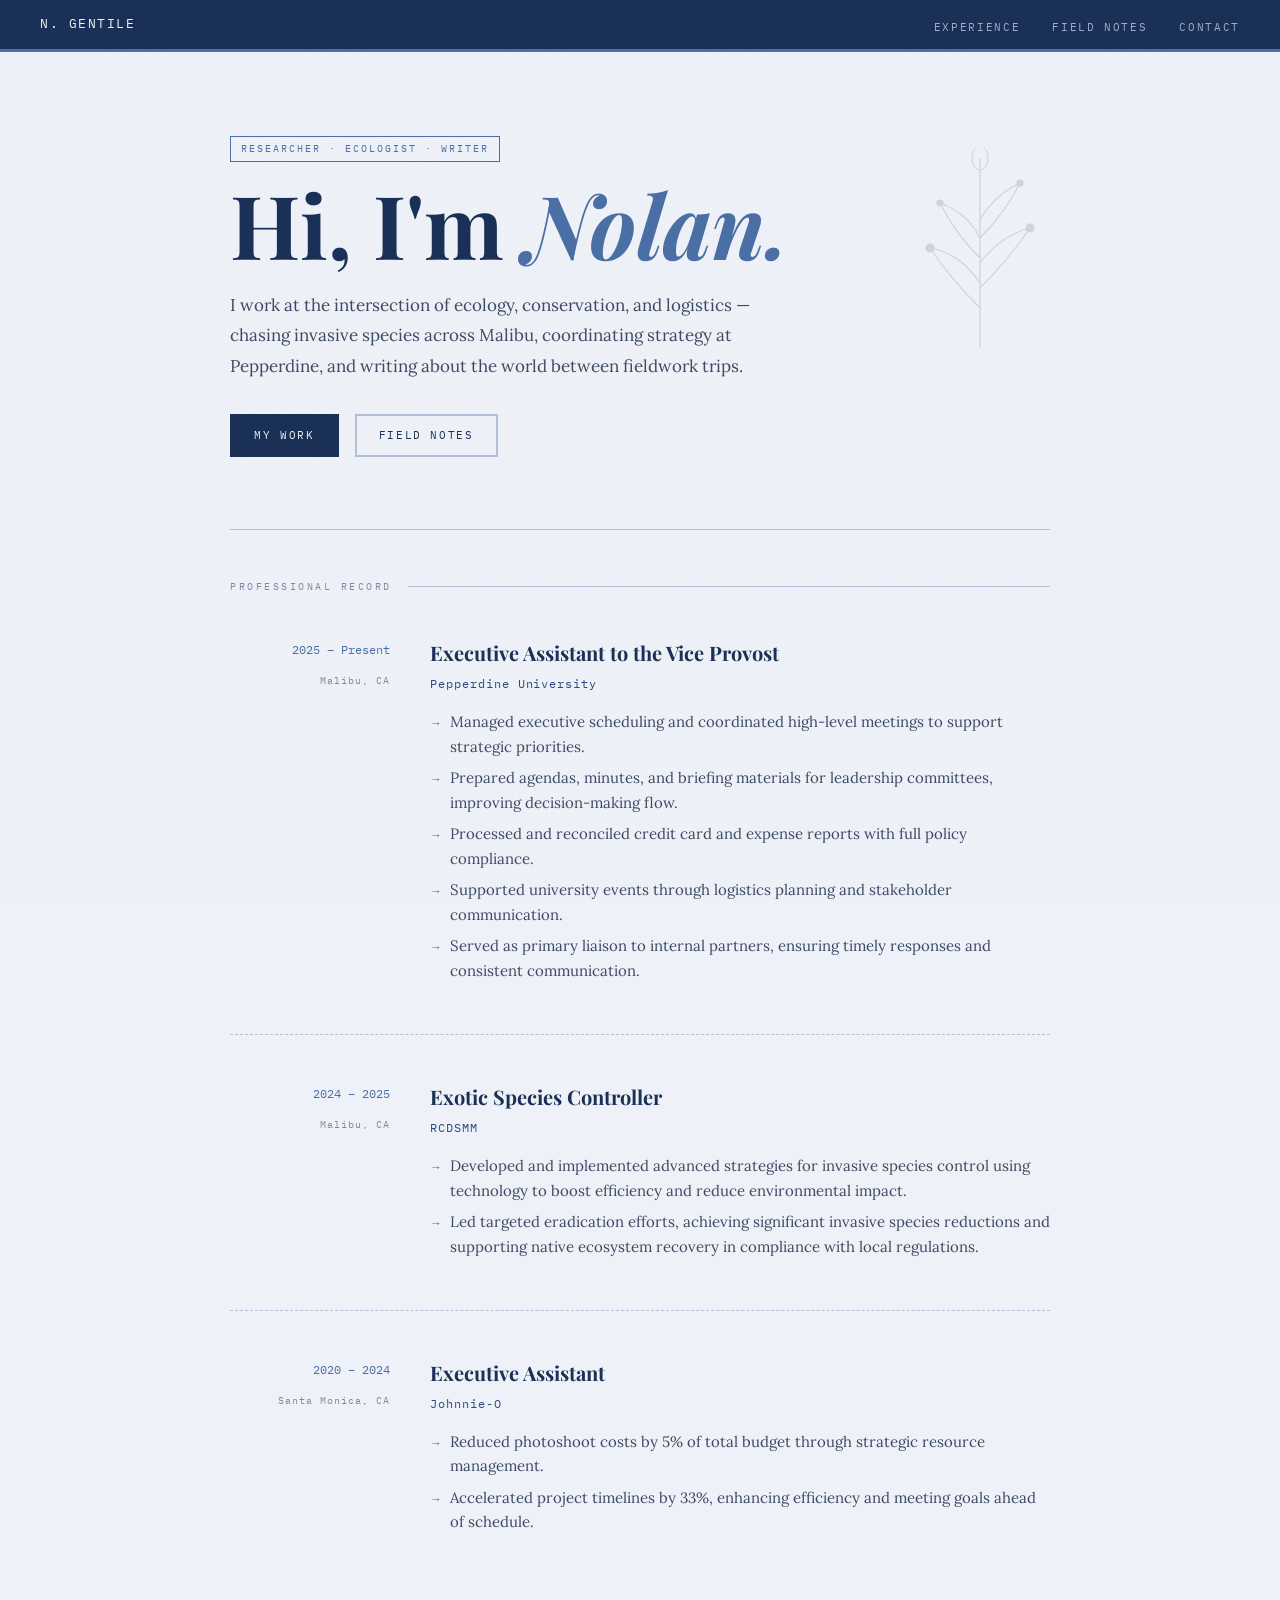
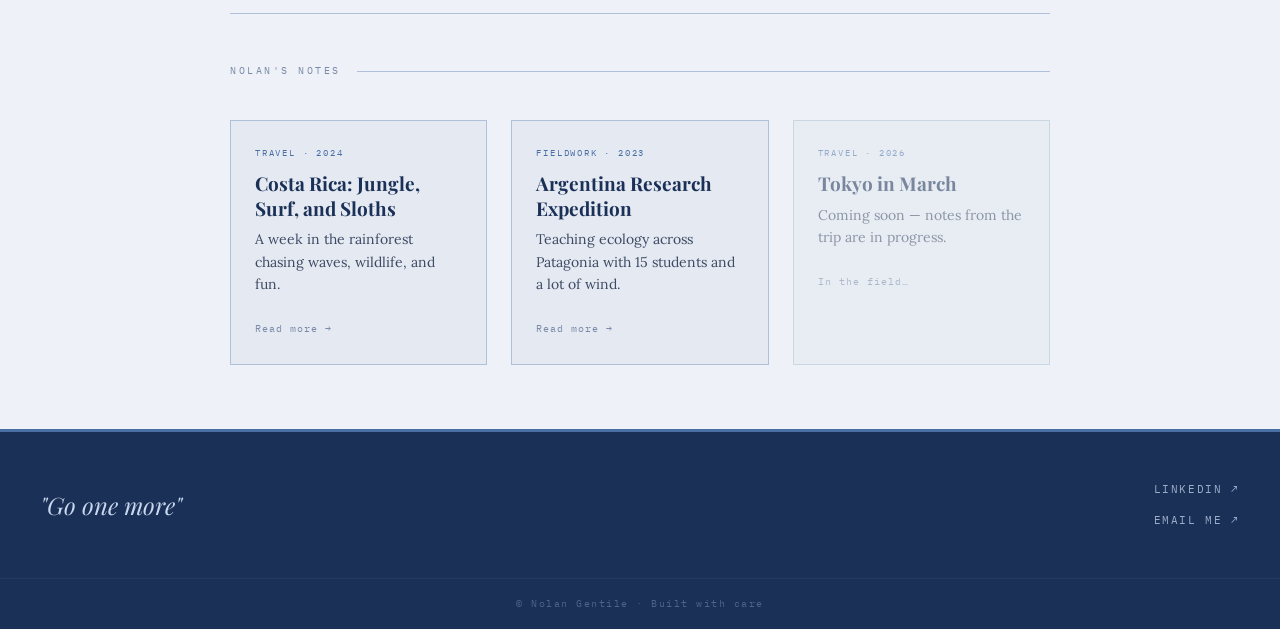
==== commit bea42db7: "Update index.html" ====
--- a/index.html
+++ b/index.html
@@ -550,7 +550,7 @@
 </section>
 
 <div class="contact-strip" id="contact">
-  <p>"Let's make something happen — in the field or otherwise."</p>
+  <p>"Go one more"</p>
   <div class="contact-links">
     <a href="https://www.linkedin.com/in/nolan-gentile/">LinkedIn ↗</a>
     <a href="mailto:">Email me ↗</a>
